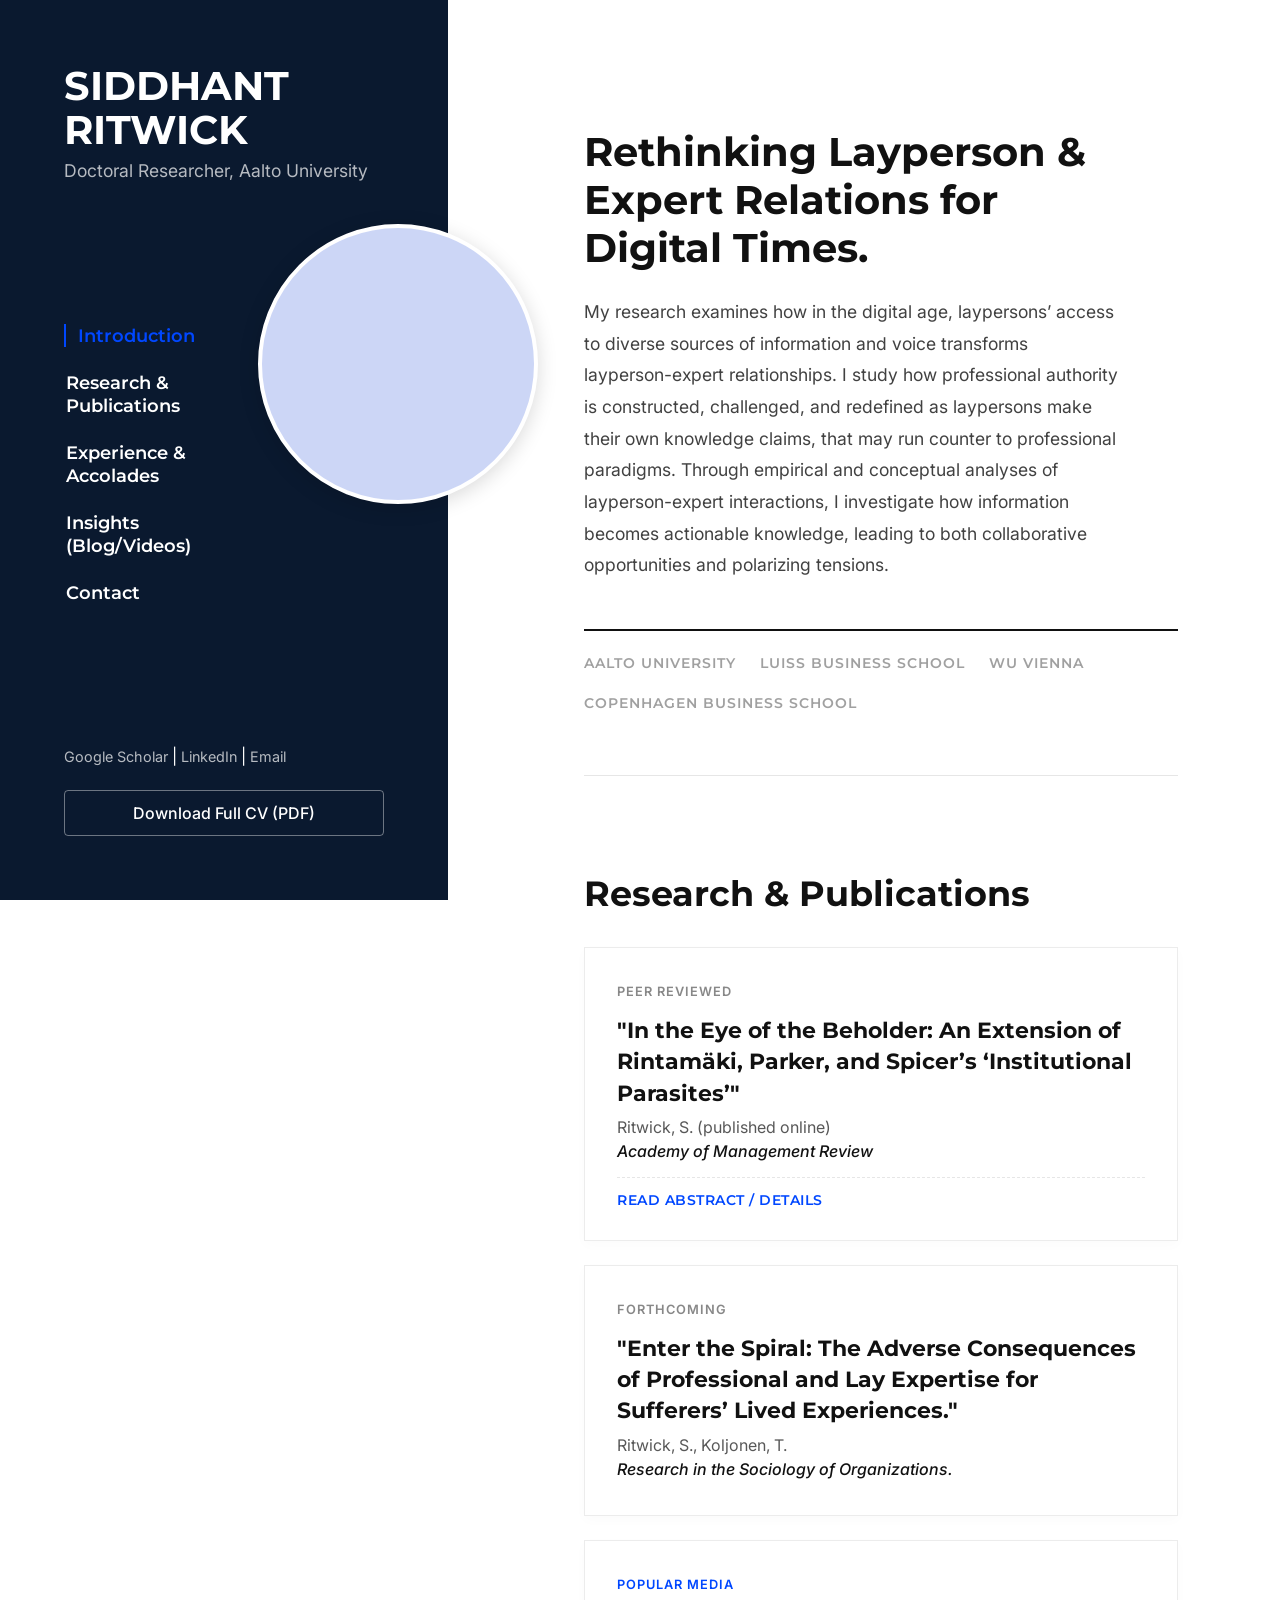
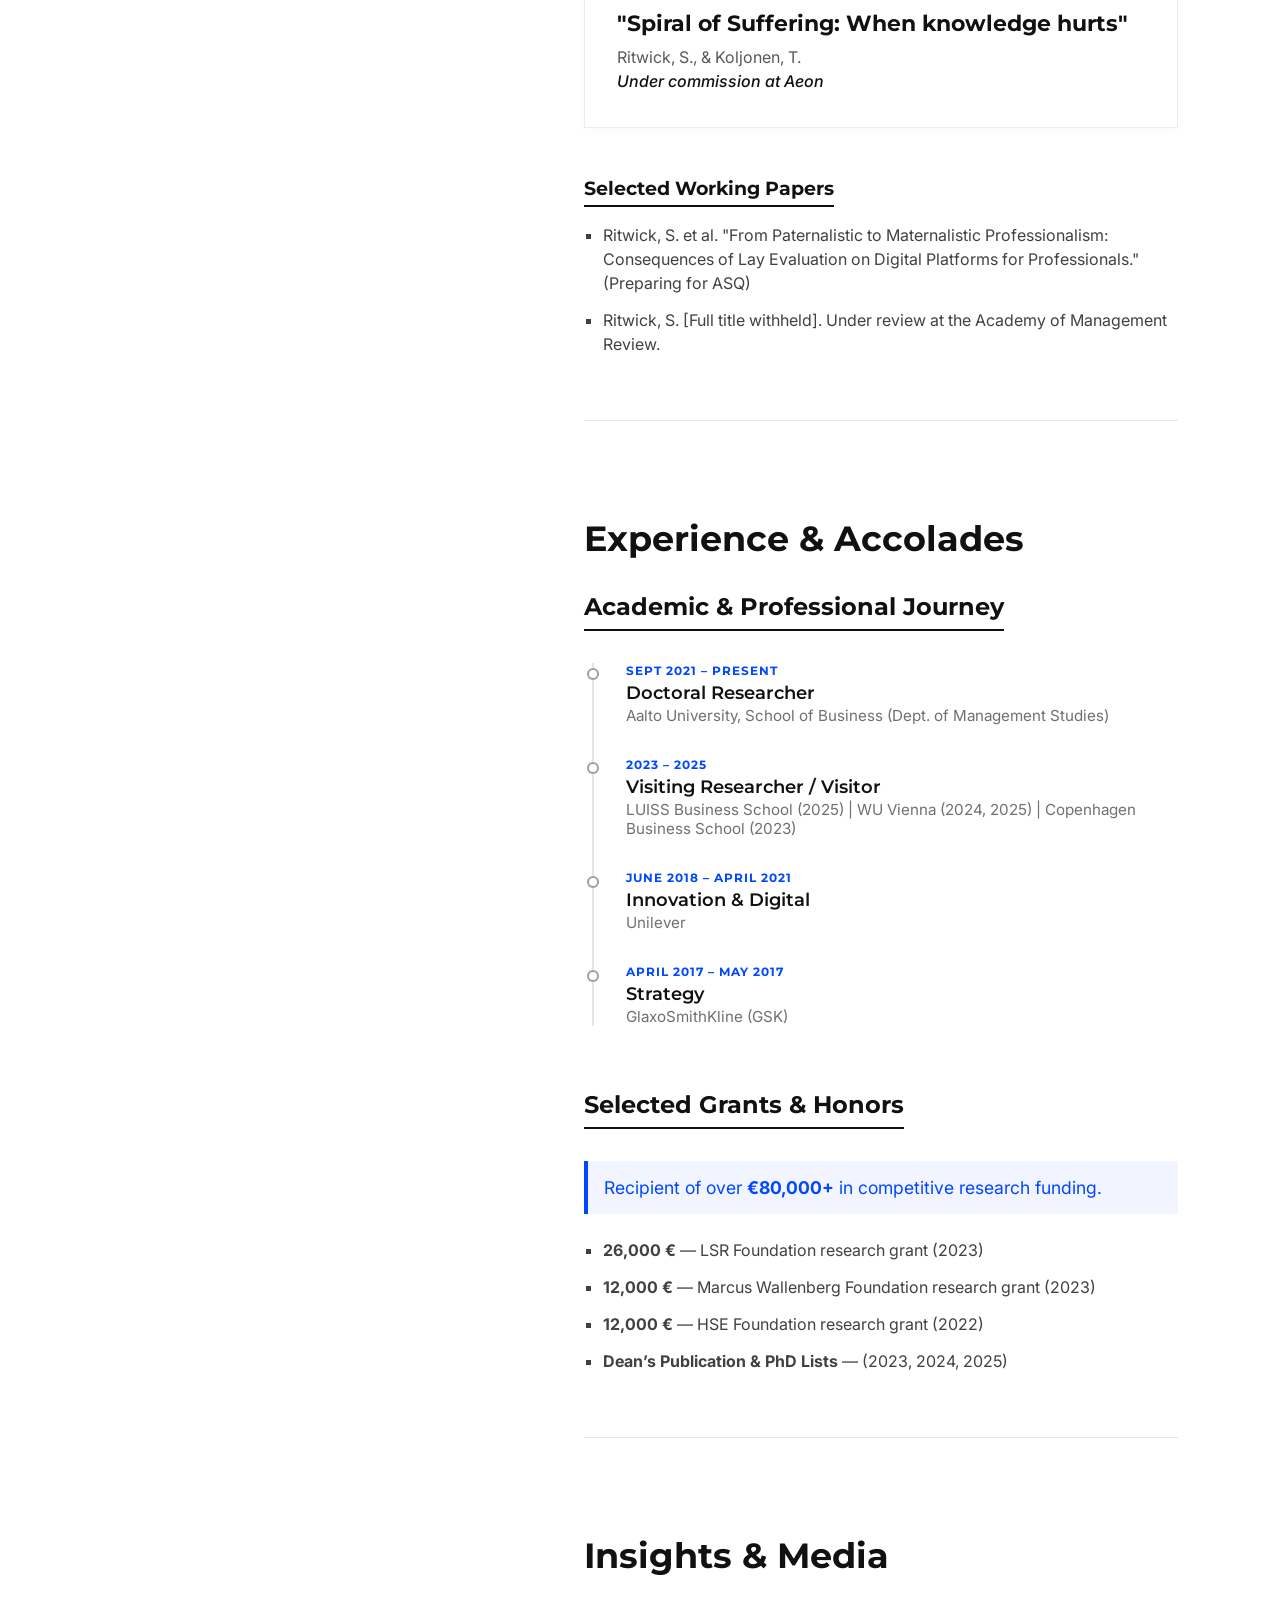
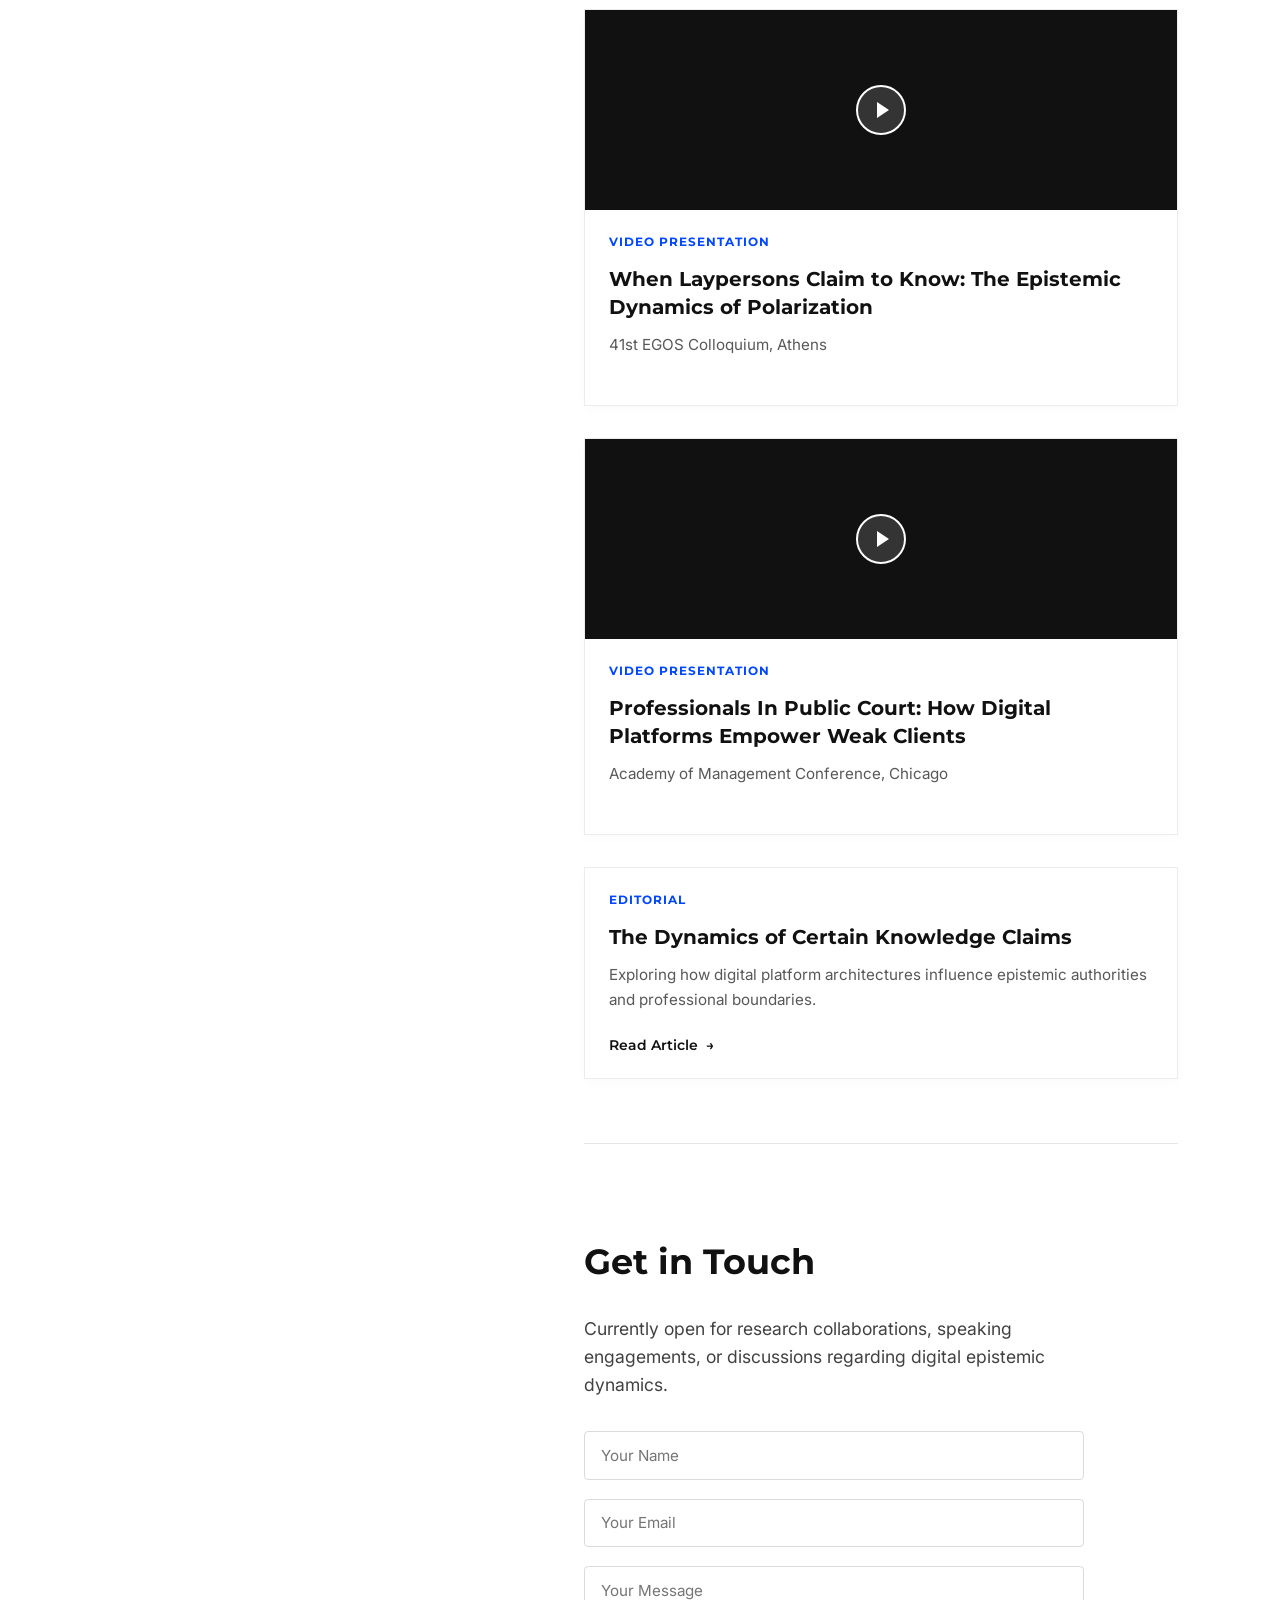
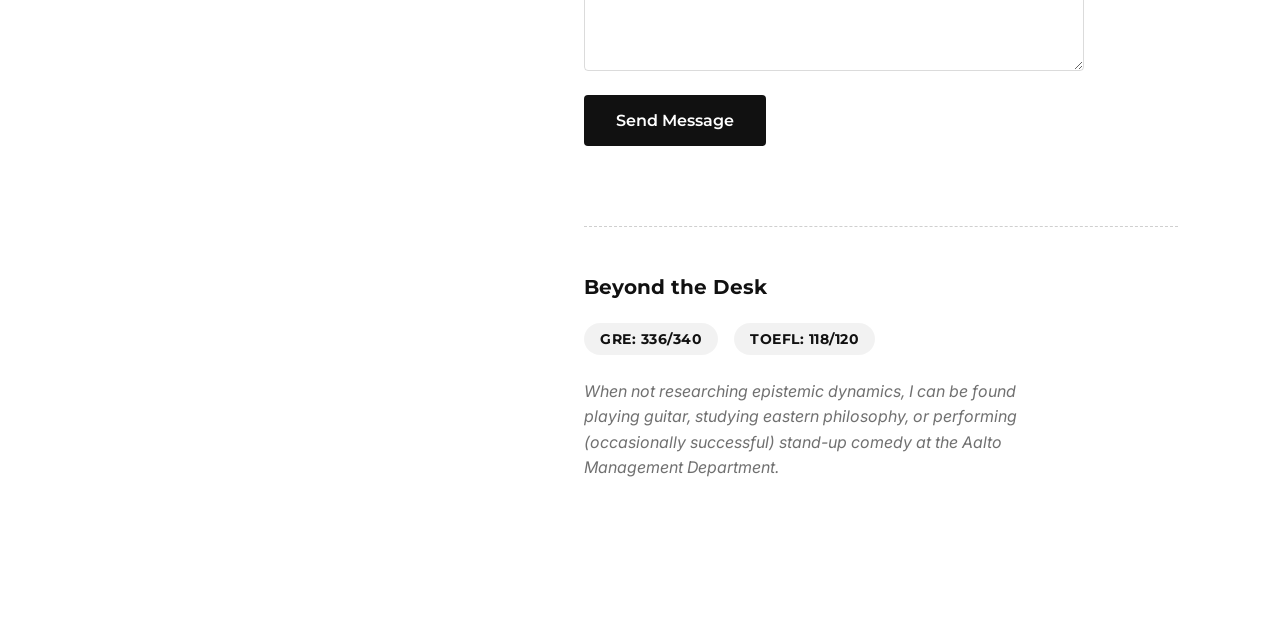
==== index.html @ e3161253 "feat: implement premium mobile header with animated hamburger and overlay menu" ====
<!DOCTYPE html>
<html lang="en">
<head>
    <meta charset="UTF-8">
    <meta name="viewport" content="width=device-width, initial-scale=1.0">
    <title>Portfolio</title>
    
    <!-- Google Fonts: Montserrat (400, 600, 700) and Inter (300, 400, 500) -->
    <link rel="preconnect" href="https://fonts.googleapis.com">
    <link rel="preconnect" href="https://fonts.gstatic.com" crossorigin>
    <link href="https://fonts.googleapis.com/css2?family=Inter:wght@300;400;500&family=Montserrat:wght@400;600;700&display=swap" rel="stylesheet">
    
    <!-- Link to CSS -->
    <link rel="stylesheet" href="style.css">
</head>
<body>
    <header class="mobile-header">
        <span class="mobile-logo">SIDDHANT RITWICK</span>
        <button class="hamburger-btn" aria-label="Toggle Menu" onclick="toggleMobileMenu()">
            <span class="bar"></span>
            <span class="bar"></span>
        </button>
    </header>
    <div class="split-layout">
        <nav class="left-panel">
            <div class="profile-image-container">
                <div class="profile-image"></div>
            </div>
            <div class="identity">
                <h1>SIDDHANT RITWICK</h1>
                <p class="subtitle">Doctoral Researcher, Aalto University</p>
            </div>
            
            <ul class="nav-menu">
                <li><a href="#introduction">Introduction</a></li>
                <li><a href="#research">Research & Publications</a></li>
                <li><a href="#experience">Experience & Accolades</a></li>
                <li><a href="#insights">Insights (Blog/Videos)</a></li>
                <li><a href="#contact">Contact</a></li>
            </ul>
            
            <div class="left-footer">
                <div class="quick-links">
                    <a href="#">Google Scholar</a> | <a href="#">LinkedIn</a> | <a href="#">Email</a>
                </div>
                <a href="#" class="btn-cv">Download Full CV (PDF)</a>
            </div>
        </nav>
        <main class="right-panel">
            <section id="introduction" class="content-section">
                <h2>Rethinking Layperson & Expert Relations for Digital Times.</h2>
                <p class="bio-text">My research examines how in the digital age, laypersons’ access to diverse sources of information and voice transforms layperson-expert relationships. I study how professional authority is constructed, challenged, and redefined as laypersons make their own knowledge claims, that may run counter to professional paradigms. Through empirical and conceptual analyses of layperson-expert interactions, I investigate how information becomes actionable knowledge, leading to both collaborative opportunities and polarizing tensions.</p>
                <div class="affiliation-strip">
                    <span class="affiliation-logo">Aalto University</span>
                    <span class="affiliation-logo">LUISS Business School</span>
                    <span class="affiliation-logo">WU Vienna</span>
                    <span class="affiliation-logo">Copenhagen Business School</span>
                </div>
            </section>

            <section id="research" class="content-section">
                <h2 class="section-title">Research & Publications</h2>
                
                <div class="pub-grid">
                    <div class="pub-card highlight-card">
                        <span class="pub-tag">Peer Reviewed</span>
                        <h3>"In the Eye of the Beholder: An Extension of Rintamäki, Parker, and Spicer’s ‘Institutional Parasites’"</h3>
                        <p class="pub-authors">Ritwick, S. (published online)</p>
                        <p class="pub-journal">Academy of Management Review</p>
                        <details class="abstract-accordion">
                            <summary>Read Abstract / Details</summary>
                            <p>A conceptual extension examining the epistemic dynamics of layperson and professional interactions. [Link to paper coming soon]</p>
                        </details>
                    </div>

                    <div class="pub-card">
                        <span class="pub-tag">Forthcoming</span>
                        <h3>"Enter the Spiral: The Adverse Consequences of Professional and Lay Expertise for Sufferers’ Lived Experiences."</h3>
                        <p class="pub-authors">Ritwick, S., Koljonen, T.</p>
                        <p class="pub-journal">Research in the Sociology of Organizations.</p>
                    </div>

                    <div class="pub-card">
                        <span class="pub-tag accent-tag">Popular Media</span>
                        <h3>"Spiral of Suffering: When knowledge hurts"</h3>
                        <p class="pub-authors">Ritwick, S., & Koljonen, T.</p>
                        <p class="pub-journal">Under commission at Aeon</p>
                    </div>
                </div>

                <div class="list-section">
                    <h4>Selected Working Papers</h4>
                    <ul class="clean-list">
                        <li>Ritwick, S. et al. "From Paternalistic to Maternalistic Professionalism: Consequences of Lay Evaluation on Digital Platforms for Professionals." (Preparing for ASQ)</li>
                        <li>Ritwick, S. [Full title withheld]. Under review at the Academy of Management Review.</li>
                    </ul>
                </div>
            </section>

            <section id="experience" class="content-section">
                <h2 class="section-title">Experience & Accolades</h2>
                
                <div class="timeline-wrapper">
                    <h3 class="subsection-title">Academic & Professional Journey</h3>
                    <div class="timeline">
                        <div class="timeline-item">
                            <div class="timeline-date">Sept 2021 – Present</div>
                            <div class="timeline-content">
                                <h4>Doctoral Researcher</h4>
                                <p>Aalto University, School of Business (Dept. of Management Studies)</p>
                            </div>
                        </div>
                        
                        <div class="timeline-item">
                            <div class="timeline-date">2023 – 2025</div>
                            <div class="timeline-content">
                                <h4>Visiting Researcher / Visitor</h4>
                                <p>LUISS Business School (2025) | WU Vienna (2024, 2025) | Copenhagen Business School (2023)</p>
                            </div>
                        </div>
                        
                        <div class="timeline-item corporate-node">
                            <div class="timeline-date">June 2018 – April 2021</div>
                            <div class="timeline-content">
                                <h4>Innovation & Digital</h4>
                                <p>Unilever</p>
                            </div>
                        </div>
                        
                        <div class="timeline-item corporate-node">
                            <div class="timeline-date">April 2017 – May 2017</div>
                            <div class="timeline-content">
                                <h4>Strategy</h4>
                                <p>GlaxoSmithKline (GSK)</p>
                            </div>
                        </div>
                    </div>
                </div>

                <div class="grants-wrapper">
                    <h3 class="subsection-title">Selected Grants & Honors</h3>
                    <p class="grants-stat">Recipient of over <strong>€80,000+</strong> in competitive research funding.</p>
                    <ul class="clean-list">
                        <li><strong>26,000 €</strong> — LSR Foundation research grant (2023)</li>
                        <li><strong>12,000 €</strong> — Marcus Wallenberg Foundation research grant (2023)</li>
                        <li><strong>12,000 €</strong> — HSE Foundation research grant (2022)</li>
                        <li><strong>Dean’s Publication & PhD Lists</strong> — (2023, 2024, 2025)</li>
                    </ul>
                </div>
            </section>

            <section id="insights" class="content-section">
                <h2 class="section-title">Insights & Media</h2>
                
                <div class="media-grid">
                    <article class="media-card video-card">
                        <div class="video-thumbnail"><div class="play-button"></div></div>
                        <div class="media-content">
                            <span class="media-tag">Video Presentation</span>
                            <h3>When Laypersons Claim to Know: The Epistemic Dynamics of Polarization</h3>
                            <p class="media-meta">41st EGOS Colloquium, Athens</p>
                        </div>
                    </article>

                    <article class="media-card video-card">
                        <div class="video-thumbnail"><div class="play-button"></div></div>
                        <div class="media-content">
                            <span class="media-tag">Video Presentation</span>
                            <h3>Professionals In Public Court: How Digital Platforms Empower Weak Clients</h3>
                            <p class="media-meta">Academy of Management Conference, Chicago</p>
                        </div>
                    </article>

                    <article class="media-card blog-card">
                        <div class="media-content">
                            <span class="media-tag">Editorial</span>
                            <h3>The Dynamics of Certain Knowledge Claims</h3>
                            <p class="media-excerpt">Exploring how digital platform architectures influence epistemic authorities and professional boundaries.</p>
                            <span class="read-more">Read Article <span class="arrow">&rarr;</span></span>
                        </div>
                    </article>
                </div>
            </section>

            <section id="contact" class="content-section final-section">
                <h2 class="section-title">Get in Touch</h2>
                
                <div class="contact-wrapper">
                    <p class="contact-text">Currently open for research collaborations, speaking engagements, or discussions regarding digital epistemic dynamics.</p>
                    
                    <form class="minimal-form" action="#" method="POST">
                        <div class="form-group">
                            <input type="text" id="name" name="name" placeholder="Your Name" required>
                        </div>
                        <div class="form-group">
                            <input type="email" id="email" name="email" placeholder="Your Email" required>
                        </div>
                        <div class="form-group">
                            <textarea id="message" name="message" placeholder="Your Message" rows="4" required></textarea>
                        </div>
                        <button type="submit" class="btn-submit">Send Message</button>
                    </form>
                </div>

                <div class="beyond-desk">
                    <h3>Beyond the Desk</h3>
                    <div class="test-scores">
                        <span class="score-pill">GRE: 336/340</span>
                        <span class="score-pill">TOEFL: 118/120</span>
                    </div>
                    <p>When not researching epistemic dynamics, I can be found playing guitar, studying eastern philosophy, or performing (occasionally successful) stand-up comedy at the Aalto Management Department.</p>
                </div>
            </section>
        </main>
    </div>
    <script>
    document.addEventListener('DOMContentLoaded', () => {
        const sections = document.querySelectorAll('.content-section');
        const navLinks = document.querySelectorAll('.nav-menu a');

        const observerOptions = {
            root: null,
            rootMargin: '-20% 0px -60% 0px', // Triggers when section occupies the sweet spot of the screen
            threshold: 0
        };

        const observer = new IntersectionObserver((entries) => {
            entries.forEach(entry => {
                if (entry.isIntersecting) {
                    const id = entry.target.getAttribute('id');
                    navLinks.forEach(link => {
                        if (link.getAttribute('href') === `#${id}`) {
                            link.classList.add('active');
                        } else {
                            link.classList.remove('active');
                        }
                    });
                }
            });
        }, observerOptions);

        sections.forEach(section => observer.observe(section));
    });

    function toggleMobileMenu() {
        const menu = document.querySelector('.nav-menu');
        const hamburger = document.querySelector('.hamburger-btn');
        menu.classList.toggle('open');
        hamburger.classList.toggle('active');
    }

    // Auto-closes the overlay menu when a link is clicked
    document.querySelectorAll('.nav-menu a').forEach(link => {
        link.addEventListener('click', () => {
            const menu = document.querySelector('.nav-menu');
            const hamburger = document.querySelector('.hamburger-btn');
            if (menu.classList.contains('open')) {
                menu.classList.remove('open');
                hamburger.classList.remove('active');
            }
        });
    });
    </script>
</body>
</html>
---- style.css ----
/* CSS Variables */
:root {
    --bg-left: #0A192F;
    --bg-right: #FFFFFF;
    --text-left: #FFFFFF;
    --text-right: #111111;
    --accent-blue: #0047FF;
    --font-heading: 'Montserrat', sans-serif;
    --font-body: 'Inter', sans-serif;
}

/* CSS Reset */
*, *::before, *::after {
    margin: 0;
    padding: 0;
    box-sizing: border-box;
}

/* Custom Scrollbar support for Firefox */
html {
    scrollbar-width: thin;
    scrollbar-color: rgba(17, 17, 17, 0.15) transparent;
}

body {
    font-family: var(--font-body);
}

/* Custom Scrollbar for Chrome, Safari, and Edge */
::-webkit-scrollbar {
    width: 6px; /* Ultra-thin vertical scrollbar */
    height: 6px; /* Ultra-thin horizontal scrollbar */
}

/* The background track of the scrollbar (blends into the white canvas) */
::-webkit-scrollbar-track {
    background: var(--bg-right); 
}

/* The draggable handle */
::-webkit-scrollbar-thumb {
    background: rgba(17, 17, 17, 0.15); /* Soft, subtle gray handle */
    border-radius: 10px;
    transition: background 0.3s ease;
}

/* Hover state: Turns electric blue to match your interactive theme */
::-webkit-scrollbar-thumb:hover {
    background: var(--accent-blue); 
}

/* Desktop CSS Layout (Split-Screen Mechanics) */
.split-layout {
    display: flex;
    min-height: 100vh;
}

.left-panel {
    width: 35%;
    background-color: var(--bg-left);
    color: var(--text-left);
    position: sticky;
    top: 0;
    height: 100vh;
    overflow: visible !important; /* Crucial to prevent clipping the overlapping image */
    padding: 4rem;
    display: flex;
    flex-direction: column;
    justify-content: space-between;
}

.right-panel {
    width: 65%;
    background-color: var(--bg-right);
    color: var(--text-right);
    padding: 4rem 8% 4rem 8.5rem; /* Reclaimed space by reducing left padding to 8.5rem */
}

/* Identity */
.profile-image-container {
    position: absolute;
    top: 14rem; 
    right: -90px; /* Shifts the circle further left into the navy panel */
    width: 280px;
    height: 280px;
    z-index: 10;
}

.profile-image {
    width: 100%;
    height: 100%;
    border-radius: 50%;
    background-color: #ccd6f6; /* Slate blue placeholder color until you add an image */
    border: 4px solid var(--bg-right); /* Clean white border matching the right side background */
    background-image: url('placeholder-avatar.jpg'); /* Swap with your image path later */
    background-size: cover;
    background-position: center;
    box-shadow: 0 4px 20px rgba(0, 0, 0, 0.15);
}

.identity {
    padding-right: 0;
}

.identity h1 {
    font-family: var(--font-heading);
    font-size: 2.5rem;
    font-weight: 700;
    line-height: 1.1;
    margin-bottom: 0.5rem;
}

.identity .subtitle {
    font-family: var(--font-body);
    font-size: 1.1rem;
    color: rgba(255, 255, 255, 0.7);
}

/* Navigation */
/* Hide mobile header on desktop screens */
.mobile-header {
    display: none;
}

.nav-menu {
    list-style: none;
    padding: 0;
    padding-right: 11.5rem; /* Pushes the menu items safely to the left */
    display: flex;
    flex-direction: column;
    gap: 1.5rem;
}

.nav-menu a {
    text-decoration: none;
    color: var(--text-left);
    font-family: var(--font-heading);
    font-size: 1.15rem;
    font-weight: 600;
    display: inline-block;
    transition: all 0.25s ease;
    border-left: 2px solid transparent;
    padding-left: 0;
}

/* Hover state: Displays a bright blue accent line to the left of the item */
.nav-menu a:hover,
.nav-menu a.active {
    color: var(--accent-blue);
    border-left: 2px solid var(--accent-blue);
    padding-left: 12px;
}

/* Footer / Quick Links */
.left-footer {
    display: flex;
    flex-direction: column;
    gap: 1.5rem;
}

.left-footer .quick-links a {
    font-size: 0.9rem;
    color: rgba(255, 255, 255, 0.7);
    text-decoration: none;
}

.left-footer .quick-links a:hover {
    color: var(--accent-blue);
}

.btn-cv {
    display: inline-block;
    text-align: center;
    padding: 0.75rem 1.5rem;
    border: 1px solid rgba(255, 255, 255, 0.4);
    color: var(--text-left);
    text-decoration: none;
    font-family: var(--font-body);
    font-weight: 500;
    border-radius: 4px;
    transition: all 0.3s ease;
}

.btn-cv:hover {
    background-color: var(--accent-blue);
    border-color: var(--accent-blue);
    color: var(--bg-right);
}

/* Right Panel - Content Section */
.content-section {
    padding: 4rem 0;
    margin-bottom: 2rem;
    display: flex;
    flex-direction: column;
    justify-content: center;
    border-bottom: 1px solid rgba(17, 17, 17, 0.1);
}

#introduction h2 {
    font-family: var(--font-heading);
    font-size: 2.5rem;
    font-weight: 700;
    line-height: 1.2;
    color: var(--text-right);
    margin-bottom: 1.5rem;
    max-width: 90%;
}

.bio-text {
    font-family: var(--font-body);
    font-size: 1.1rem;
    line-height: 1.8;
    color: rgba(17, 17, 17, 0.8);
    margin-bottom: 3rem;
    max-width: 90%;
}

/* Affiliation Strip */
.affiliation-strip {
    display: flex;
    flex-wrap: wrap;
    gap: 1.5rem;
    align-items: center;
    border-top: 2px solid var(--text-right);
    padding-top: 1.5rem;
}

.affiliation-logo {
    font-family: var(--font-heading);
    font-size: 0.85rem;
    letter-spacing: 1px;
    font-weight: 600;
    text-transform: uppercase;
    color: rgba(17, 17, 17, 0.4);
    transition: all 0.3s ease;
    cursor: default;
}

.affiliation-logo:hover {
    color: var(--accent-blue);
}

/* Research Section */
.section-title {
    font-family: var(--font-heading);
    font-size: 2.2rem;
    margin-bottom: 2rem;
    color: var(--text-right);
}

.pub-grid {
    display: flex;
    flex-direction: column;
    gap: 1.5rem;
    margin-bottom: 3rem;
}

.pub-card {
    border: 1px solid rgba(17, 17, 17, 0.08);
    box-shadow: 0 4px 12px rgba(0, 0, 0, 0.02);
    padding: 2rem;
    background: var(--bg-right);
    transition: all 0.4s cubic-bezier(0.16, 1, 0.3, 1);
}

.pub-card:hover {
    border-color: var(--accent-blue);
    box-shadow: 0 12px 30px rgba(0, 71, 255, 0.06);
    transform: translateY(-4px);
}

.pub-tag {
    font-family: var(--font-body);
    font-size: 0.8rem;
    text-transform: uppercase;
    letter-spacing: 1px;
    color: rgba(17, 17, 17, 0.5);
    display: inline-block;
    margin-bottom: 1rem;
    font-weight: 600;
}

.accent-tag {
    color: var(--accent-blue);
}

.pub-card h3 {
    font-family: var(--font-heading);
    font-size: 1.4rem;
    margin-bottom: 0.5rem;
    line-height: 1.4;
}

.pub-authors, .pub-journal {
    font-family: var(--font-body);
    margin-bottom: 0.25rem;
    font-size: 1rem;
    color: rgba(17, 17, 17, 0.7);
}

.pub-journal {
    font-style: italic;
    font-weight: 500;
    color: var(--text-right);
}

.abstract-accordion {
    margin-top: 1rem;
    border-top: 1px dashed rgba(17, 17, 17, 0.1);
    padding-top: 0.85rem;
}

.abstract-accordion summary {
    font-family: var(--font-heading);
    font-size: 0.85rem;
    font-weight: 600;
    color: var(--accent-blue);
    cursor: pointer;
    list-style: none;
    outline: none;
    text-transform: uppercase;
    letter-spacing: 0.5px;
}

.abstract-accordion summary:hover {
    color: #0036cc; /* Slightly darken the blue */
}

.abstract-accordion p {
    margin-top: 1rem;
    font-family: var(--font-body);
    font-size: 0.95rem;
    line-height: 1.6;
    color: rgba(17, 17, 17, 0.8);
}

/* List Section */
.list-section h4 {
    font-family: var(--font-heading);
    font-size: 1.2rem;
    margin-bottom: 1rem;
    border-bottom: 2px solid var(--text-right);
    display: inline-block;
    padding-bottom: 0.3rem;
}

.clean-list {
    list-style-type: square;
    padding-left: 1.2rem;
    display: flex;
    flex-direction: column;
    gap: 0.8rem;
}

.clean-list li {
    font-family: var(--font-body);
    font-size: 1rem;
    color: rgba(17, 17, 17, 0.8);
    line-height: 1.5;
}

/* Experience & Accolades Section */
.subsection-title {
    font-family: var(--font-heading);
    font-size: 1.5rem;
    margin-bottom: 2rem;
    color: var(--text-right);
    border-bottom: 2px solid var(--text-right);
    padding-bottom: 0.5rem;
    display: inline-block;
}

.timeline-wrapper {
    margin-bottom: 4rem;
}

.timeline {
    border-left: 2px solid rgba(17, 17, 17, 0.1);
    padding-left: 2rem;
    position: relative;
    margin-left: 0.5rem;
    display: flex;
    flex-direction: column;
    gap: 2rem;
}

.timeline-item {
    position: relative;
}

.timeline-item::before {
    content: '';
    position: absolute;
    left: calc(-2rem - 7px); /* Centers the 12px dot exactly on the 2px left border */
    top: 0.35rem;
    width: 12px;
    height: 12px;
    background: var(--bg-right);
    border: 2px solid rgba(17, 17, 17, 0.4);
    border-radius: 50%;
    transition: all 0.3s ease;
    z-index: 2;
}

.timeline-item:hover::before {
    background: var(--accent-blue);
    border-color: var(--accent-blue);
    transform: scale(1.2);
}

.timeline-date {
    font-family: var(--font-heading);
    font-size: 0.75rem;
    font-weight: 700;
    color: var(--accent-blue);
    text-transform: uppercase;
    letter-spacing: 1px;
    margin-bottom: 0.25rem;
}

.timeline-content h4 {
    font-family: var(--font-heading);
    font-size: 1.1rem;
    font-weight: 600;
    margin-bottom: 0.2rem;
    color: var(--text-right);
}

.timeline-content p {
    font-family: var(--font-body);
    font-size: 0.95rem;
    color: rgba(17, 17, 17, 0.6);
}

.corporate-node::before {
    border-color: rgba(17, 17, 17, 0.4);
}

.grants-stat {
    font-family: var(--font-body);
    font-size: 1.1rem;
    color: var(--accent-blue);
    margin-bottom: 1.5rem;
    background: rgba(0, 71, 255, 0.05);
    padding: 1rem;
    border-left: 4px solid var(--accent-blue);
}

/* Insights & Media Section */
.media-grid {
    display: grid;
    grid-template-columns: repeat(auto-fit, minmax(300px, 1fr));
    gap: 2rem;
    width: 100%;
}

.media-card {
    border: 1px solid rgba(17, 17, 17, 0.08);
    box-shadow: 0 4px 12px rgba(0, 0, 0, 0.02);
    background: var(--bg-right);
    display: flex;
    flex-direction: column;
    transition: all 0.4s cubic-bezier(0.16, 1, 0.3, 1);
    cursor: pointer;
    overflow: hidden;
    height: 100%;
}

.media-card:hover {
    border-color: var(--accent-blue);
    box-shadow: 0 12px 30px rgba(0, 71, 255, 0.06);
    transform: translateY(-4px);
}

.video-thumbnail {
    background: var(--text-right);
    height: 200px;
    width: 100%;
    display: flex;
    align-items: center;
    justify-content: center;
    position: relative;
}

.play-button {
    width: 50px;
    height: 50px;
    border-radius: 50%;
    background: rgba(255, 255, 255, 0.15);
    border: 2px solid var(--bg-right);
    display: flex;
    align-items: center;
    justify-content: center;
    transition: all 0.3s ease;
}

.play-button::after {
    content: '';
    width: 0;
    height: 0;
    border-top: 8px solid transparent;
    border-bottom: 8px solid transparent;
    border-left: 12px solid var(--bg-right);
    margin-left: 4px; /* Perfectly balances the visual offset of a triangle */
    transition: all 0.3s ease;
}

.video-card:hover .play-button {
    background: var(--accent-blue);
    border-color: var(--accent-blue);
}

.media-content {
    padding: 1.5rem;
    display: flex;
    flex-direction: column;
    flex-grow: 1;
}

.media-tag {
    font-family: var(--font-heading);
    font-size: 0.75rem;
    text-transform: uppercase;
    font-weight: 700;
    color: var(--accent-blue);
    margin-bottom: 1rem;
    letter-spacing: 1px;
}

.media-card h3 {
    font-family: var(--font-heading);
    font-size: 1.25rem;
    line-height: 1.4;
    margin-bottom: 0.75rem;
    color: var(--text-right);
}

.media-meta, .media-excerpt {
    font-family: var(--font-body);
    font-size: 0.95rem;
    color: rgba(17, 17, 17, 0.7);
    line-height: 1.6;
    margin-bottom: 1.5rem;
    flex-grow: 1;
}

.read-more {
    font-family: var(--font-heading);
    font-size: 0.9rem;
    font-weight: 600;
    color: var(--text-right);
    display: flex;
    align-items: center;
    gap: 0.5rem;
    transition: color 0.3s ease;
    margin-top: auto;
}

.arrow {
    transition: transform 0.3s ease;
}

.blog-card:hover .read-more {
    color: var(--accent-blue);
}

.blog-card:hover .arrow {
    transform: translateX(5px);
}

/* Contact & Beyond the Desk Section */
.final-section {
    border-bottom: none;
}

.contact-text {
    font-family: var(--font-body);
    font-size: 1.1rem;
    line-height: 1.6;
    color: rgba(17, 17, 17, 0.8);
    margin-bottom: 2rem;
    max-width: 80%;
}

.minimal-form {
    display: flex;
    flex-direction: column;
    gap: 1.2rem;
    max-width: 500px;
    margin-top: 1.5rem;
}

.form-group input, 
.form-group textarea {
    width: 100%;
    padding: 0.85rem 1rem; /* Slightly slimmer padding */
    font-family: var(--font-body);
    font-size: 0.95rem;
    background: transparent;
    border: 1px solid rgba(17, 17, 17, 0.15); /* Subtler border color */
    color: var(--text-right);
    outline: none;
    transition: all 0.3s ease;
    border-radius: 4px;
}

.form-group input:focus, 
.form-group textarea:focus {
    border-color: rgba(17, 17, 17, 0.7);
    box-shadow: none; /* Removes default browser glow */
}

.btn-submit {
    align-self: flex-start;
    padding: 1rem 2rem;
    font-family: var(--font-heading);
    font-weight: 600;
    font-size: 1rem;
    color: var(--bg-right);
    background: var(--text-right);
    border: none;
    border-radius: 4px;
    cursor: pointer;
    transition: all 0.3s ease;
}

.btn-submit:hover {
    background: var(--accent-blue);
}

.beyond-desk {
    margin-top: 5rem;
    padding-top: 3rem;
    border-top: 1px dashed rgba(17, 17, 17, 0.2);
}

.beyond-desk h3 {
    font-family: var(--font-heading);
    font-size: 1.25rem;
    margin-bottom: 1.5rem;
    color: var(--text-right);
}

.test-scores {
    display: flex;
    gap: 1rem;
    margin-bottom: 1.5rem;
    flex-wrap: wrap;
}

.score-pill {
    font-family: var(--font-heading);
    font-size: 0.85rem;
    font-weight: 700;
    background: rgba(17, 17, 17, 0.05);
    padding: 0.5rem 1rem;
    border-radius: 20px;
    color: var(--text-right);
    letter-spacing: 0.5px;
}

.beyond-desk p {
    font-family: var(--font-body);
    font-size: 1rem;
    line-height: 1.6;
    color: rgba(17, 17, 17, 0.6);
    max-width: 80%;
    font-style: italic;
}

/* ==========================================
   1. TABLET LAYOUT (Max-width: 1024px)
   Keeps the split-screen but scales down elements to fit smaller screens.
   ========================================== */
@media (max-width: 1024px) {
    /* Scale down the overlapping circle and adjust its alignment */
    .profile-image-container {
        width: 200px;
        height: 200px;
        right: -100px; /* Half of 200px */
        top: 14rem;
    }

    /* Tighten left panel navigation padding to match the shifted circle */
    .nav-menu {
        padding-right: 7.5rem;
    }

    /* Reclaim space on the right panel */
    .right-panel {
        padding: 4rem 6% 4rem 7.5rem;
    }

    /* Scale down headers slightly */
    #introduction h2 {
        font-size: 2.2rem;
    }
}

/* ==========================================
   2. MOBILE LAYOUT (Max-width: 768px)
   Completely stacks the layout vertically.
   ========================================== */
@media (max-width: 768px) {
    /* Adjust body to accommodate fixed mobile header */
    .split-layout {
        margin-top: 60px; /* Pushes content down so it doesn't hide behind the fixed header */
    }

    /* Fixed Mobile Header Bar */
    .mobile-header {
        display: flex;
        position: fixed;
        top: 0;
        left: 0;
        width: 100%;
        height: 60px;
        background: rgba(10, 25, 47, 0.96); /* Matches your deep navy theme */
        backdrop-filter: blur(10px); /* Premium frosted glass effect */
        justify-content: space-between;
        align-items: center;
        padding: 0 1.5rem;
        z-index: 1000;
        border-bottom: 1px solid rgba(255, 255, 255, 0.05);
    }

    /* Mobile Brand Logo Text */
    .mobile-logo {
        font-family: var(--font-heading);
        font-size: 0.95rem;
        font-weight: 700;
        letter-spacing: 1.5px;
        color: var(--text-left);
        text-transform: uppercase;
    }

    /* Minimalist 2-Bar Hamburger Trigger */
    .hamburger-btn {
        background: none;
        border: none;
        cursor: pointer;
        display: flex;
        flex-direction: column;
        gap: 6px;
        padding: 8px;
        z-index: 1001; /* Keeps button above the menu when open */
    }

    .hamburger-btn .bar {
        display: block;
        width: 22px;
        height: 2px;
        background-color: var(--text-left);
        transition: all 0.3s cubic-bezier(0.16, 1, 0.3, 1);
    }

    /* Hamburger to 'X' Animation on click */
    .hamburger-btn.active .bar:nth-child(1) {
        transform: translateY(4px) rotate(45deg);
        background-color: var(--accent-blue);
    }

    .hamburger-btn.active .bar:nth-child(2) {
        transform: translateY(-4px) rotate(-45deg);
        background-color: var(--accent-blue);
    }

    /* Left Panel Content Resets on Mobile */
    .left-panel {
        width: 100%;
        height: auto;
        position: relative;
        padding: 3rem 1.5rem 2rem 1.5rem;
        display: flex;
        flex-direction: column;
        align-items: center;
        text-align: center;
        overflow: hidden !important;
    }

    /* Profile Image: Centers beautifully at the top of the mobile screen */
    .profile-image-container {
        position: relative;
        top: 0;
        right: 0; /* Resets desktop overlap offset */
        margin: 0 auto 1.5rem auto;
        width: 140px;
        height: 140px;
    }

    /* Identity spacing resets */
    .identity {
        padding-right: 0;
        margin-bottom: 2rem;
    }

    /* Full-Screen Overlay Mobile Menu */
    .nav-menu {
        display: none; /* Controlled by JS */
        position: fixed;
        top: 60px; /* Sits directly below mobile header */
        left: 0;
        width: 100%;
        height: calc(100vh - 60px);
        background: rgba(10, 25, 47, 0.98); /* Deep navy card */
        flex-direction: column;
        align-items: center;
        justify-content: center;
        gap: 2rem;
        z-index: 999;
        margin: 0;
        padding: 0;
    }

    /* Open State for Overlay Menu */
    .nav-menu.open {
        display: flex;
    }

    .nav-menu li {
        width: auto;
    }

    /* Elegant, centered full-screen links */
    .nav-menu a {
        font-family: var(--font-heading);
        font-size: 1.5rem; /* Larger, dramatic size */
        font-weight: 600;
        color: var(--text-left);
        text-decoration: none;
        padding: 0.5rem 1rem;
        border-left: none !important;
        border-bottom: 2px solid transparent;
        transition: all 0.3s ease;
    }

    .nav-menu a:hover,
    .nav-menu a.active {
        color: var(--accent-blue);
        border-bottom: 2px solid var(--accent-blue);
    }

    /* Left Panel Footer: Centers social links on mobile */
    .left-footer {
        align-items: center;
        width: 100%;
        gap: 1rem;
    }

    /* Right Panel: Reclaims the full width of the mobile phone screen */
    .right-panel {
        width: 100%;
        padding: 3rem 1.5rem; /* Removes the massive desktop left-paddings */
    }

    /* Section headings on mobile */
    #introduction h2 {
        font-size: 1.8rem;
    }

    .section-title {
        font-size: 1.8rem;
        margin-bottom: 1.5rem;
    }

    /* Slim down grid gaps slightly on mobile */
    .media-grid {
        grid-template-columns: 1fr; /* Force single column on narrow screens */
        gap: 1.5rem;
    }
}
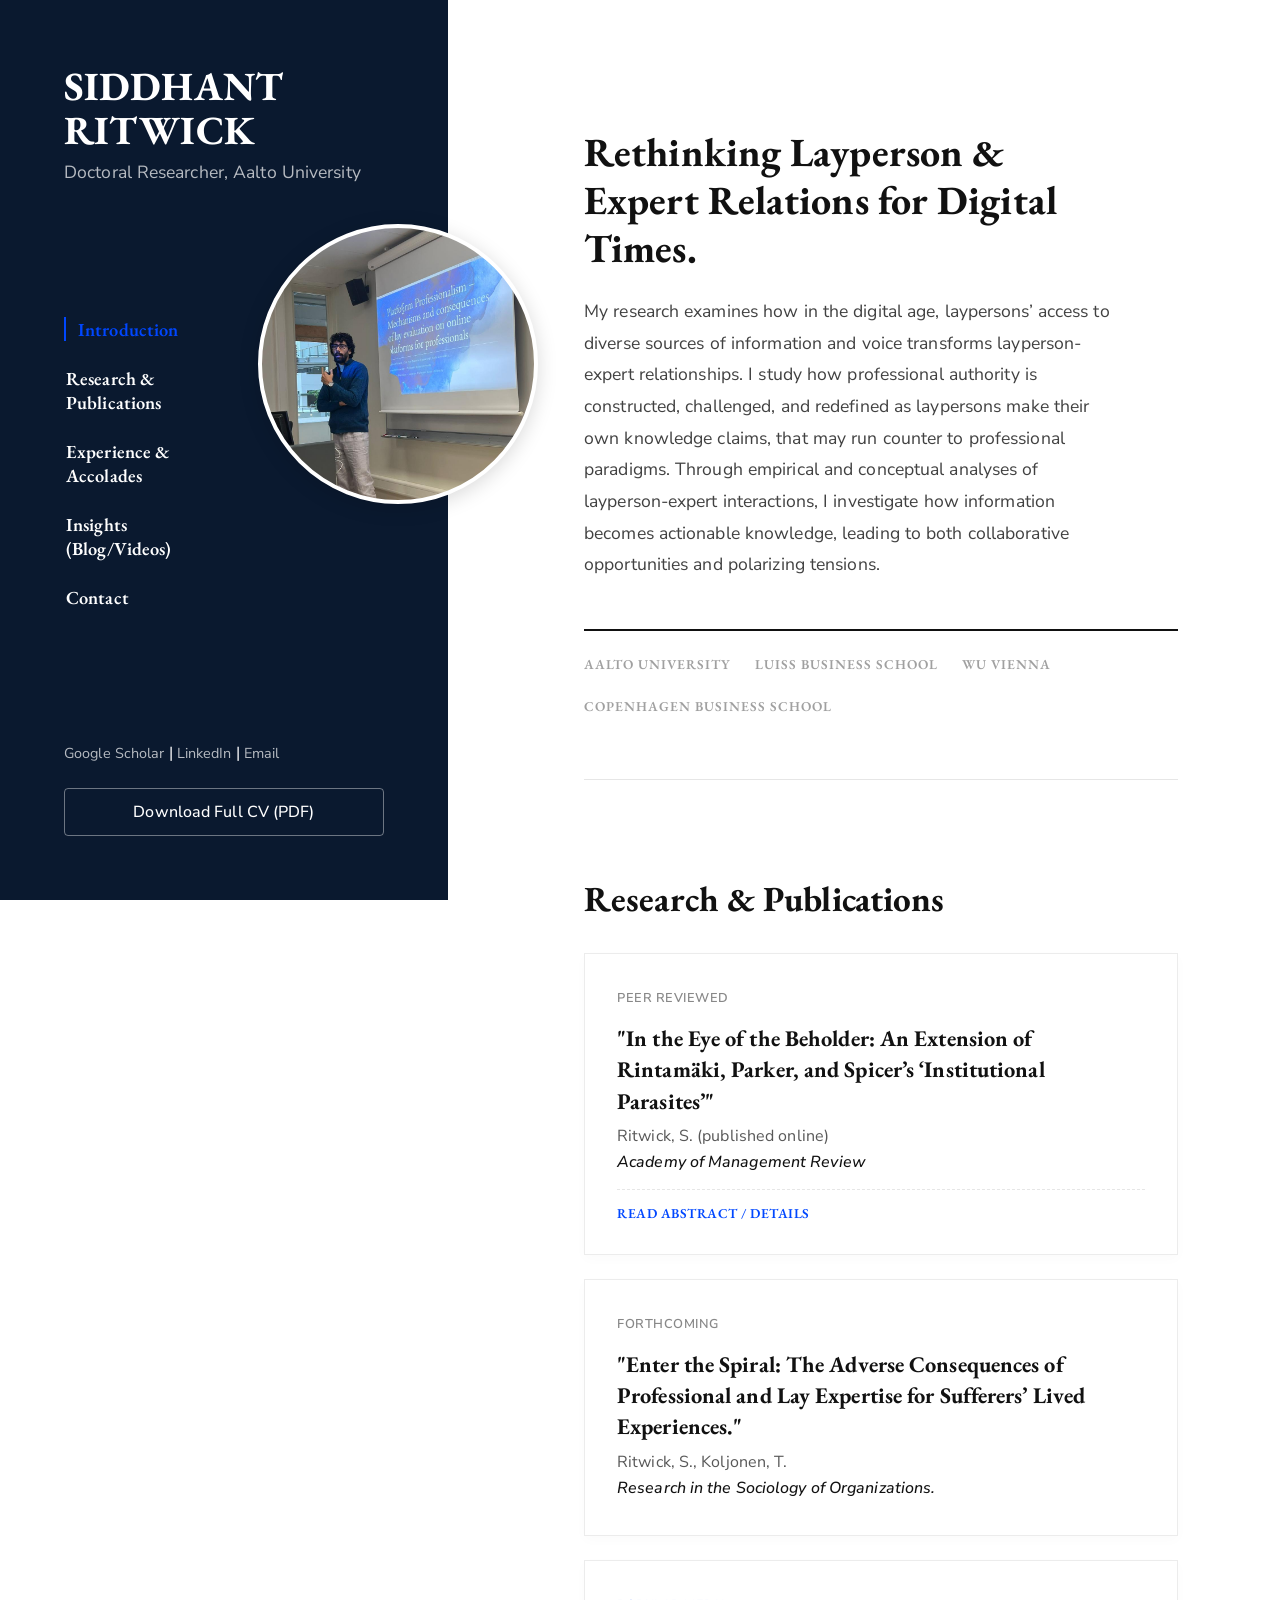
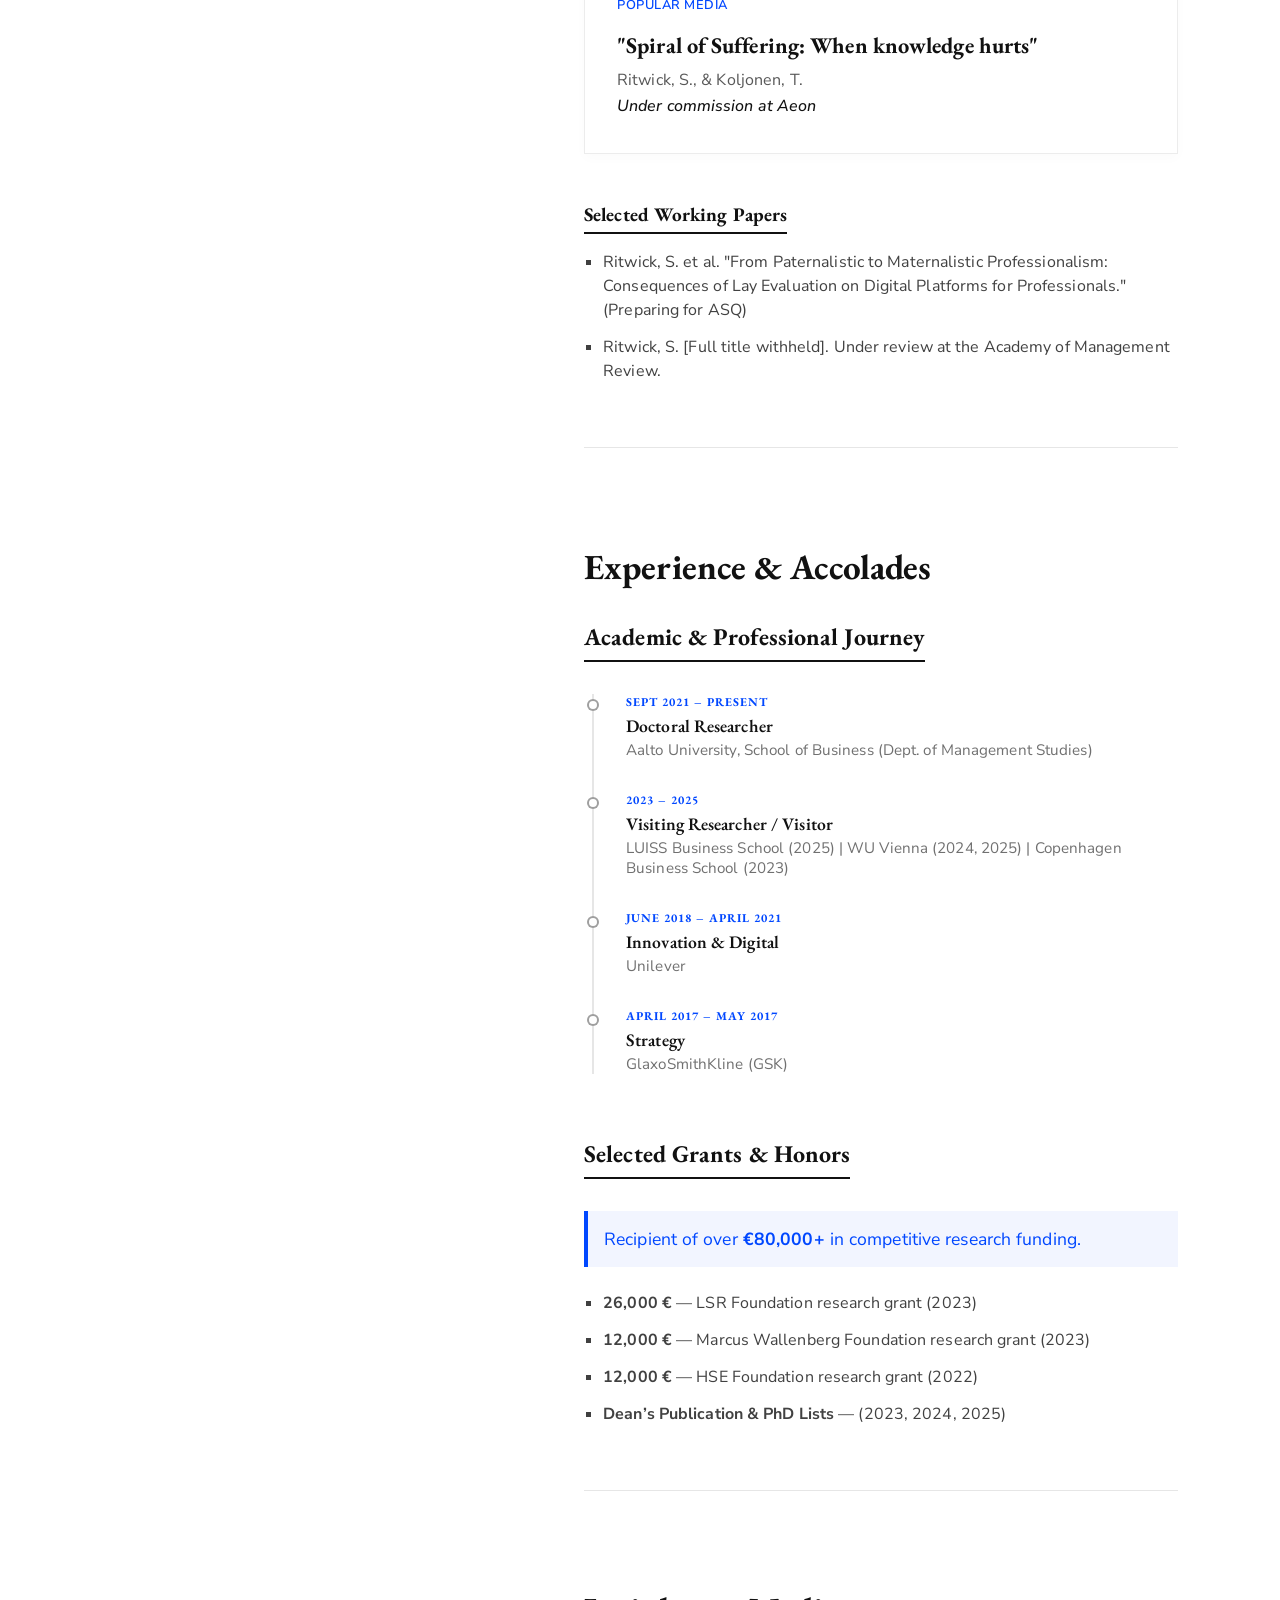
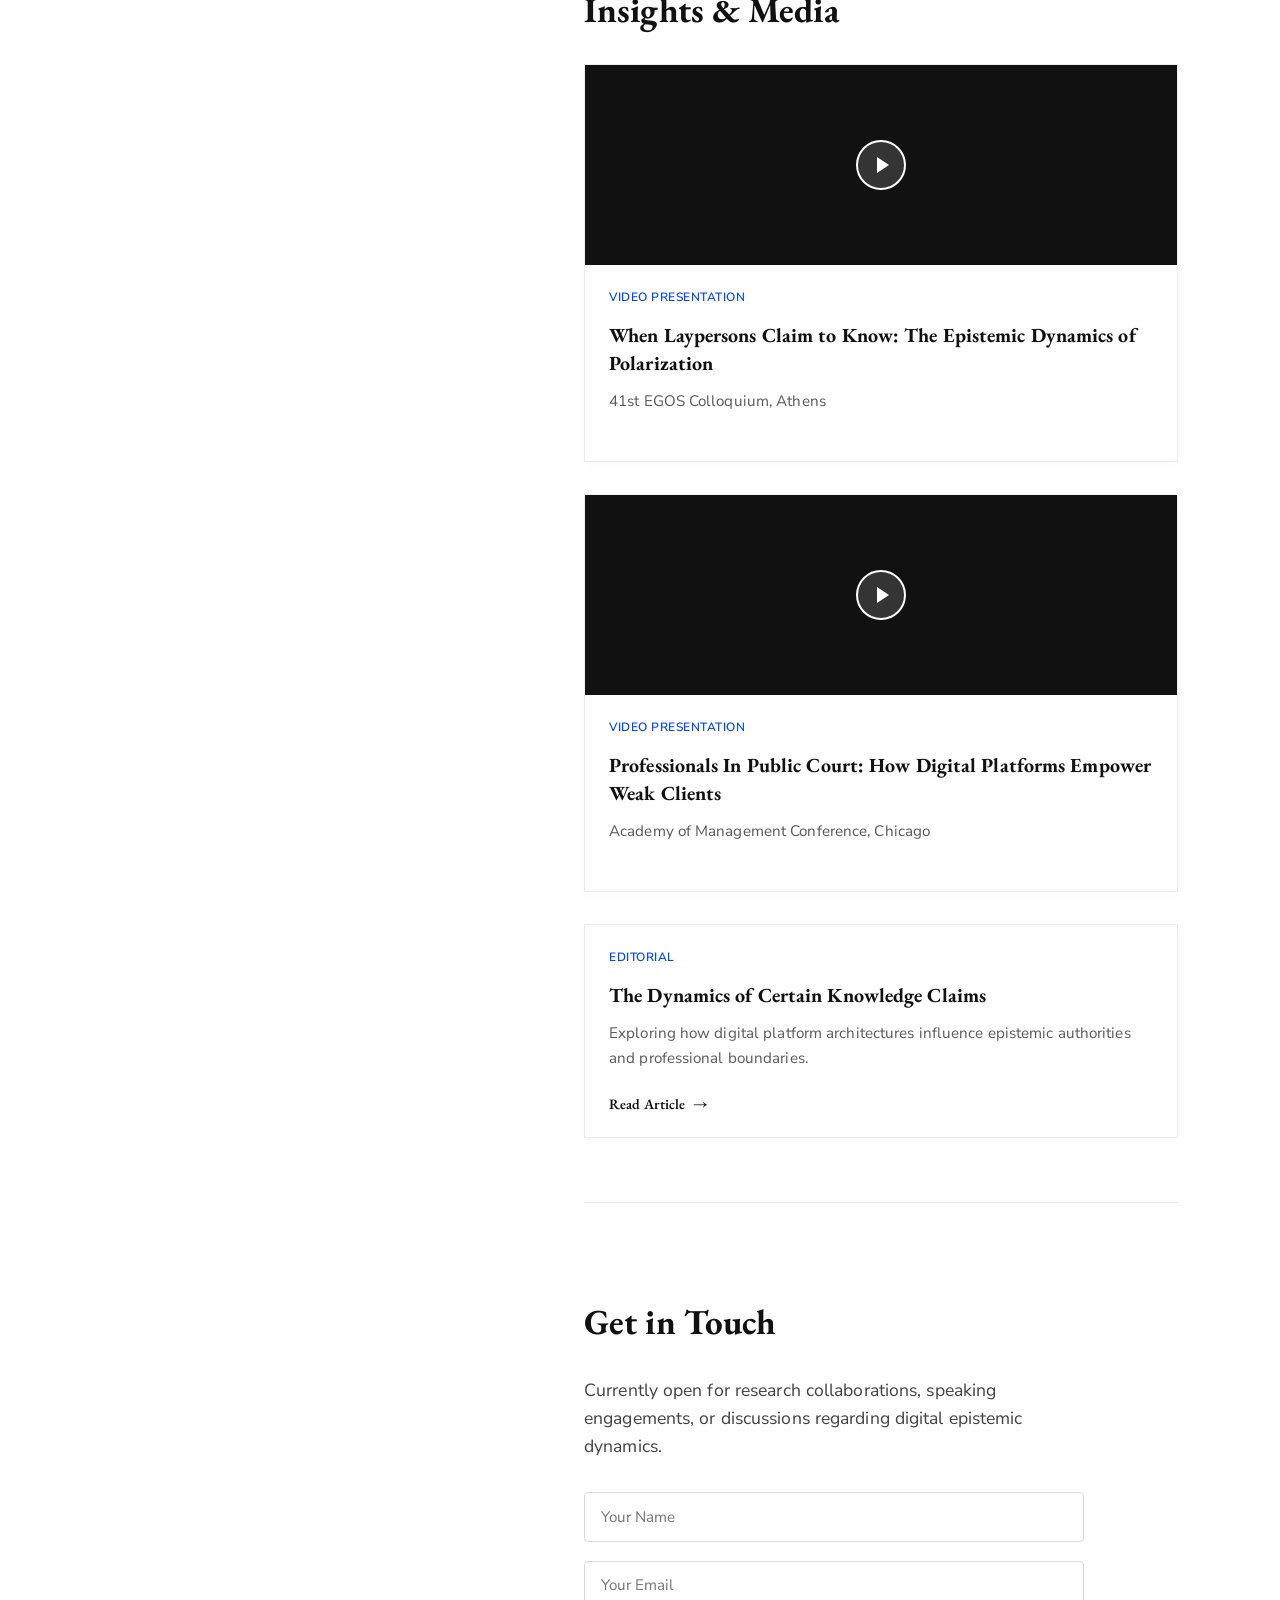
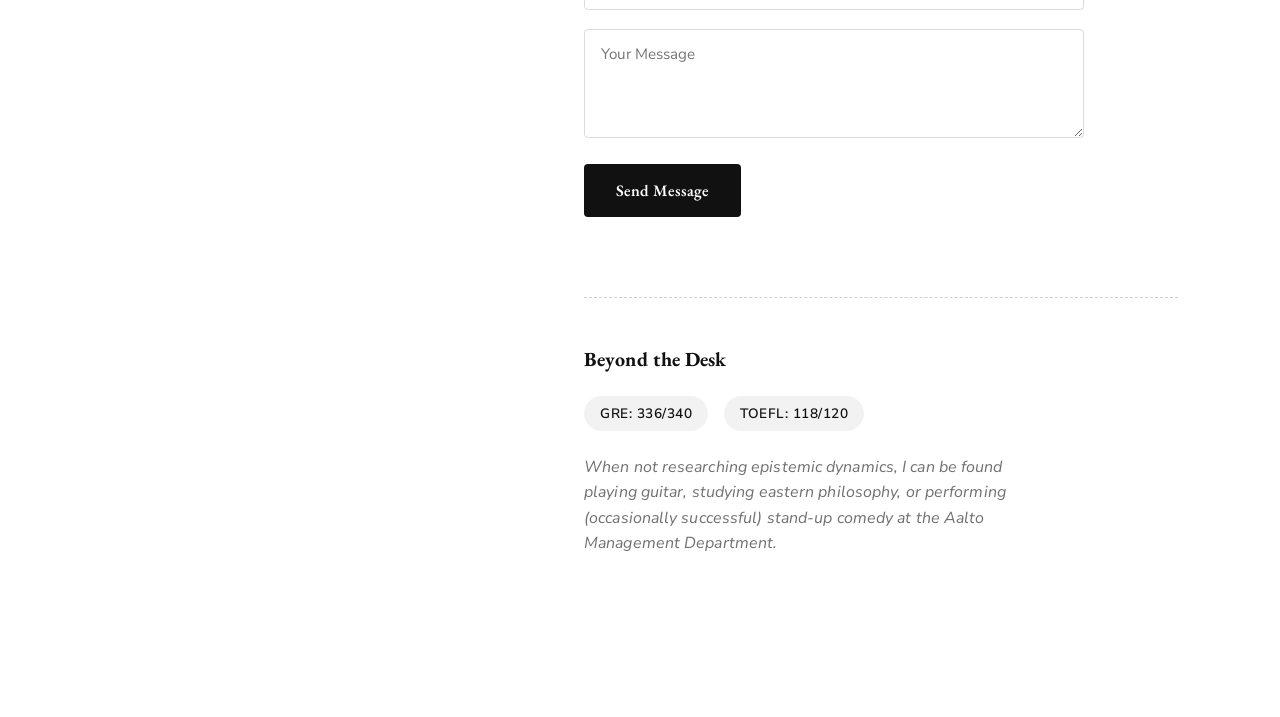
==== commit 6745ab50: "style: pair EB Garamond with Avenir Next and refine typography" ====
--- a/index.html
+++ b/index.html
@@ -5,22 +5,15 @@
     <meta name="viewport" content="width=device-width, initial-scale=1.0">
     <title>Portfolio</title>
     
-    <!-- Google Fonts: Montserrat (400, 600, 700) and Inter (300, 400, 500) -->
+    <!-- Google Fonts: EB Garamond and Nunito Sans -->
     <link rel="preconnect" href="https://fonts.googleapis.com">
     <link rel="preconnect" href="https://fonts.gstatic.com" crossorigin>
-    <link href="https://fonts.googleapis.com/css2?family=Inter:wght@300;400;500&family=Montserrat:wght@400;600;700&display=swap" rel="stylesheet">
+    <link href="https://fonts.googleapis.com/css2?family=EB+Garamond:ital,wght@0,400..700;1,400..700&family=Nunito+Sans:ital,opsz,wght@0,6..12,300..600;1,6..12,300..600&display=swap" rel="stylesheet">
     
     <!-- Link to CSS -->
     <link rel="stylesheet" href="style.css">
 </head>
 <body>
-    <header class="mobile-header">
-        <span class="mobile-logo">SIDDHANT RITWICK</span>
-        <button class="hamburger-btn" aria-label="Toggle Menu" onclick="toggleMobileMenu()">
-            <span class="bar"></span>
-            <span class="bar"></span>
-        </button>
-    </header>
     <div class="split-layout">
         <nav class="left-panel">
             <div class="profile-image-container">
@@ -31,13 +24,18 @@
                 <p class="subtitle">Doctoral Researcher, Aalto University</p>
             </div>
             
-            <ul class="nav-menu">
-                <li><a href="#introduction">Introduction</a></li>
-                <li><a href="#research">Research & Publications</a></li>
-                <li><a href="#experience">Experience & Accolades</a></li>
-                <li><a href="#insights">Insights (Blog/Videos)</a></li>
-                <li><a href="#contact">Contact</a></li>
-            </ul>
+            <div class="nav-container">
+                <button class="menu-toggle" onclick="toggleMobileMenu()">
+                    <span class="hamburger">☰</span>
+                </button>
+                <ul class="nav-menu">
+                    <li><a href="#introduction">Introduction</a></li>
+                    <li><a href="#research">Research & Publications</a></li>
+                    <li><a href="#experience">Experience & Accolades</a></li>
+                    <li><a href="#insights">Insights (Blog/Videos)</a></li>
+                    <li><a href="#contact">Contact</a></li>
+                </ul>
+            </div>
             
             <div class="left-footer">
                 <div class="quick-links">
@@ -244,19 +242,19 @@
 
     function toggleMobileMenu() {
         const menu = document.querySelector('.nav-menu');
-        const hamburger = document.querySelector('.hamburger-btn');
+        const toggleBtn = document.querySelector('.menu-toggle');
         menu.classList.toggle('open');
-        hamburger.classList.toggle('active');
+        toggleBtn.classList.toggle('active');
     }
 
-    // Auto-closes the overlay menu when a link is clicked
+    // Auto-closes the dropdown when a link is clicked
     document.querySelectorAll('.nav-menu a').forEach(link => {
         link.addEventListener('click', () => {
             const menu = document.querySelector('.nav-menu');
-            const hamburger = document.querySelector('.hamburger-btn');
+            const toggleBtn = document.querySelector('.menu-toggle');
             if (menu.classList.contains('open')) {
                 menu.classList.remove('open');
-                hamburger.classList.remove('active');
+                toggleBtn.classList.remove('active');
             }
         });
     });
--- a/style.css
+++ b/style.css
@@ -5,8 +5,8 @@
     --text-left: #FFFFFF;
     --text-right: #111111;
     --accent-blue: #0047FF;
-    --font-heading: 'Montserrat', sans-serif;
-    --font-body: 'Inter', sans-serif;
+    --font-heading: 'EB Garamond', serif;
+    --font-body: 'Avenir Next', 'Avenir', 'Nunito Sans', sans-serif; /* Native on Mac/iOS, beautiful Google Font fallback on Windows/Android */
 }
 
 /* CSS Reset */
@@ -24,6 +24,8 @@
 
 body {
     font-family: var(--font-body);
+    font-weight: 400; /* Set a crisp, readable weight */
+    letter-spacing: 0.1px; /* Subtle spacing adjustment for Avenir geometric shapes */
 }
 
 /* Custom Scrollbar for Chrome, Safari, and Edge */
@@ -90,11 +92,11 @@
     width: 100%;
     height: 100%;
     border-radius: 50%;
-    background-color: #ccd6f6; /* Slate blue placeholder color until you add an image */
-    border: 4px solid var(--bg-right); /* Clean white border matching the right side background */
-    background-image: url('placeholder-avatar.jpg'); /* Swap with your image path later */
+    background-color: #ccd6f6; 
+    border: 4px solid var(--bg-right);
+    background-image: url('profile.jpg'); 
     background-size: cover;
-    background-position: center;
+    background-position: 25% 25%; /* Custom crop to perfectly frame your face/shoulders */
     box-shadow: 0 4px 20px rgba(0, 0, 0, 0.15);
 }
 
@@ -117,8 +119,8 @@
 }
 
 /* Navigation */
-/* Hide mobile header on desktop screens */
-.mobile-header {
+/* Hide the dropdown toggle on desktop screens */
+.menu-toggle {
     display: none;
 }
 
@@ -274,7 +276,7 @@
     font-family: var(--font-body);
     font-size: 0.8rem;
     text-transform: uppercase;
-    letter-spacing: 1px;
+    letter-spacing: 0.5px;
     color: rgba(17, 17, 17, 0.5);
     display: inline-block;
     margin-bottom: 1rem;
@@ -519,13 +521,13 @@
 }
 
 .media-tag {
-    font-family: var(--font-heading);
+    font-family: var(--font-body);
     font-size: 0.75rem;
     text-transform: uppercase;
-    font-weight: 700;
+    font-weight: 600;
     color: var(--accent-blue);
     margin-bottom: 1rem;
-    letter-spacing: 1px;
+    letter-spacing: 0.5px;
 }
 
 .media-card h3 {
@@ -650,9 +652,9 @@
 }
 
 .score-pill {
-    font-family: var(--font-heading);
+    font-family: var(--font-body);
     font-size: 0.85rem;
-    font-weight: 700;
+    font-weight: 600;
     background: rgba(17, 17, 17, 0.05);
     padding: 0.5rem 1rem;
     border-radius: 20px;
@@ -682,9 +684,97 @@
         top: 14rem;
     }
 
-    /* Tighten left panel navigation padding to match the shifted circle */
+    /* Move the nav container to the top right */
+    .nav-container {
+        position: fixed;
+        top: 1.5rem;
+        right: 1.5rem;
+        width: auto;
+        display: flex;
+        flex-direction: column;
+        align-items: flex-end;
+        margin-bottom: 0;
+        z-index: 1000;
+    }
+
+    /* Style the custom Hamburger Toggle Button */
+    .menu-toggle {
+        display: flex;
+        align-items: center;
+        justify-content: center;
+        width: 45px;
+        height: 45px;
+        padding: 0;
+        background: transparent; 
+        border: none;
+        color: var(--text-left);
+        font-size: 1.8rem;
+        cursor: pointer;
+        transition: all 0.3s ease;
+    }
+
+    .hamburger {
+        display: inline-block;
+        transition: transform 0.4s cubic-bezier(0.16, 1, 0.3, 1);
+    }
+
+    .menu-toggle:hover, .menu-toggle.active, .nav-container:hover .menu-toggle {
+        color: var(--accent-blue);
+    }
+
+    .nav-container:hover .hamburger, .menu-toggle.active .hamburger {
+        transform: rotate(90deg);
+    }
+
+    /* Style the Dropdown Menu list */
     .nav-menu {
-        padding-right: 7.5rem;
+        display: flex; 
+        flex-direction: column;
+        width: 240px;
+        background: var(--bg-left); 
+        border: 1px solid rgba(255, 255, 255, 0.1);
+        border-radius: 4px;
+        box-shadow: 0 10px 30px rgba(0, 0, 0, 0.3);
+        padding: 0.5rem 0;
+        margin-top: 0.5rem;
+        position: absolute;
+        top: 100%; 
+        right: 0; 
+        z-index: 99;
+        gap: 0;
+        
+        /* Smooth dropdown animation */
+        opacity: 0;
+        visibility: hidden;
+        transform: translateY(-10px);
+        transition: all 0.4s cubic-bezier(0.16, 1, 0.3, 1);
+    }
+
+    .nav-container:hover .nav-menu,
+    .nav-menu.open {
+        opacity: 1;
+        visibility: visible;
+        transform: translateY(0);
+    }
+
+    .nav-menu li {
+        width: 100%;
+    }
+
+    .nav-menu a {
+        width: 100%;
+        padding: 0.75rem 1.2rem;
+        font-size: 0.95rem;
+        text-align: left;
+        border-left: none !important;
+        border-bottom: none !important;
+        display: block;
+    }
+
+    .nav-menu a:hover,
+    .nav-menu a.active {
+        background: rgba(0, 71, 255, 0.15);
+        color: var(--accent-blue);
     }
 
     /* Reclaim space on the right panel */
@@ -703,70 +793,12 @@
    Completely stacks the layout vertically.
    ========================================== */
 @media (max-width: 768px) {
-    /* Adjust body to accommodate fixed mobile header */
+    /* Stack the layout vertically */
     .split-layout {
-        margin-top: 60px; /* Pushes content down so it doesn't hide behind the fixed header */
-    }
-
-    /* Fixed Mobile Header Bar */
-    .mobile-header {
-        display: flex;
-        position: fixed;
-        top: 0;
-        left: 0;
-        width: 100%;
-        height: 60px;
-        background: rgba(10, 25, 47, 0.96); /* Matches your deep navy theme */
-        backdrop-filter: blur(10px); /* Premium frosted glass effect */
-        justify-content: space-between;
-        align-items: center;
-        padding: 0 1.5rem;
-        z-index: 1000;
-        border-bottom: 1px solid rgba(255, 255, 255, 0.05);
-    }
-
-    /* Mobile Brand Logo Text */
-    .mobile-logo {
-        font-family: var(--font-heading);
-        font-size: 0.95rem;
-        font-weight: 700;
-        letter-spacing: 1.5px;
-        color: var(--text-left);
-        text-transform: uppercase;
-    }
-
-    /* Minimalist 2-Bar Hamburger Trigger */
-    .hamburger-btn {
-        background: none;
-        border: none;
-        cursor: pointer;
-        display: flex;
         flex-direction: column;
-        gap: 6px;
-        padding: 8px;
-        z-index: 1001; /* Keeps button above the menu when open */
-    }
-
-    .hamburger-btn .bar {
-        display: block;
-        width: 22px;
-        height: 2px;
-        background-color: var(--text-left);
-        transition: all 0.3s cubic-bezier(0.16, 1, 0.3, 1);
-    }
-
-    /* Hamburger to 'X' Animation on click */
-    .hamburger-btn.active .bar:nth-child(1) {
-        transform: translateY(4px) rotate(45deg);
-        background-color: var(--accent-blue);
-    }
-
-    .hamburger-btn.active .bar:nth-child(2) {
-        transform: translateY(-4px) rotate(-45deg);
-        background-color: var(--accent-blue);
-    }
-
-    /* Left Panel Content Resets on Mobile */
+    }
+
+    /* Left Panel: Becomes a top header area, centered */
     .left-panel {
         width: 100%;
         height: auto;
@@ -776,7 +808,7 @@
         flex-direction: column;
         align-items: center;
         text-align: center;
-        overflow: hidden !important;
+        overflow: hidden !important; /* Critical: prevents the negative desktop offset from creating horizontal scrolling on phones */
     }
 
     /* Profile Image: Centers beautifully at the top of the mobile screen */
@@ -795,51 +827,7 @@
         margin-bottom: 2rem;
     }
 
-    /* Full-Screen Overlay Mobile Menu */
-    .nav-menu {
-        display: none; /* Controlled by JS */
-        position: fixed;
-        top: 60px; /* Sits directly below mobile header */
-        left: 0;
-        width: 100%;
-        height: calc(100vh - 60px);
-        background: rgba(10, 25, 47, 0.98); /* Deep navy card */
-        flex-direction: column;
-        align-items: center;
-        justify-content: center;
-        gap: 2rem;
-        z-index: 999;
-        margin: 0;
-        padding: 0;
-    }
-
-    /* Open State for Overlay Menu */
-    .nav-menu.open {
-        display: flex;
-    }
-
-    .nav-menu li {
-        width: auto;
-    }
-
-    /* Elegant, centered full-screen links */
-    .nav-menu a {
-        font-family: var(--font-heading);
-        font-size: 1.5rem; /* Larger, dramatic size */
-        font-weight: 600;
-        color: var(--text-left);
-        text-decoration: none;
-        padding: 0.5rem 1rem;
-        border-left: none !important;
-        border-bottom: 2px solid transparent;
-        transition: all 0.3s ease;
-    }
-
-    .nav-menu a:hover,
-    .nav-menu a.active {
-        color: var(--accent-blue);
-        border-bottom: 2px solid var(--accent-blue);
-    }
+
 
     /* Left Panel Footer: Centers social links on mobile */
     .left-footer {
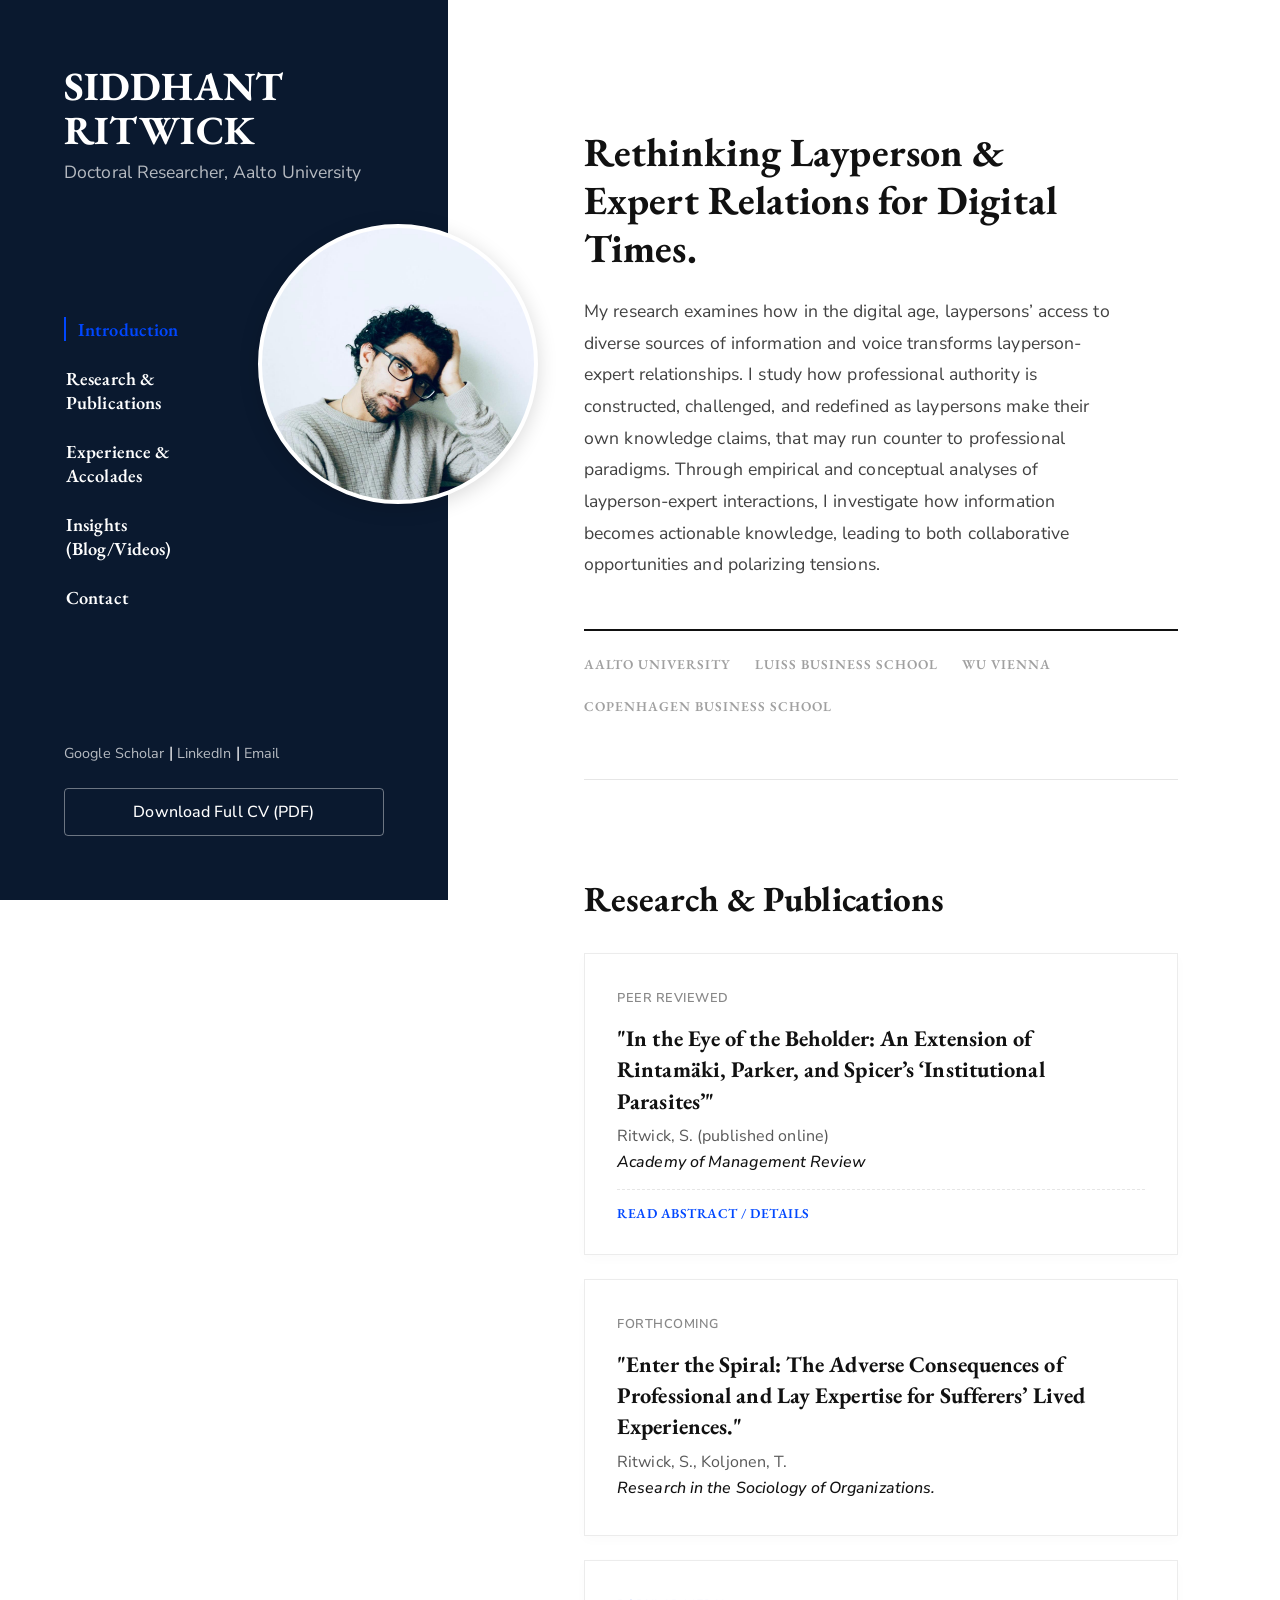
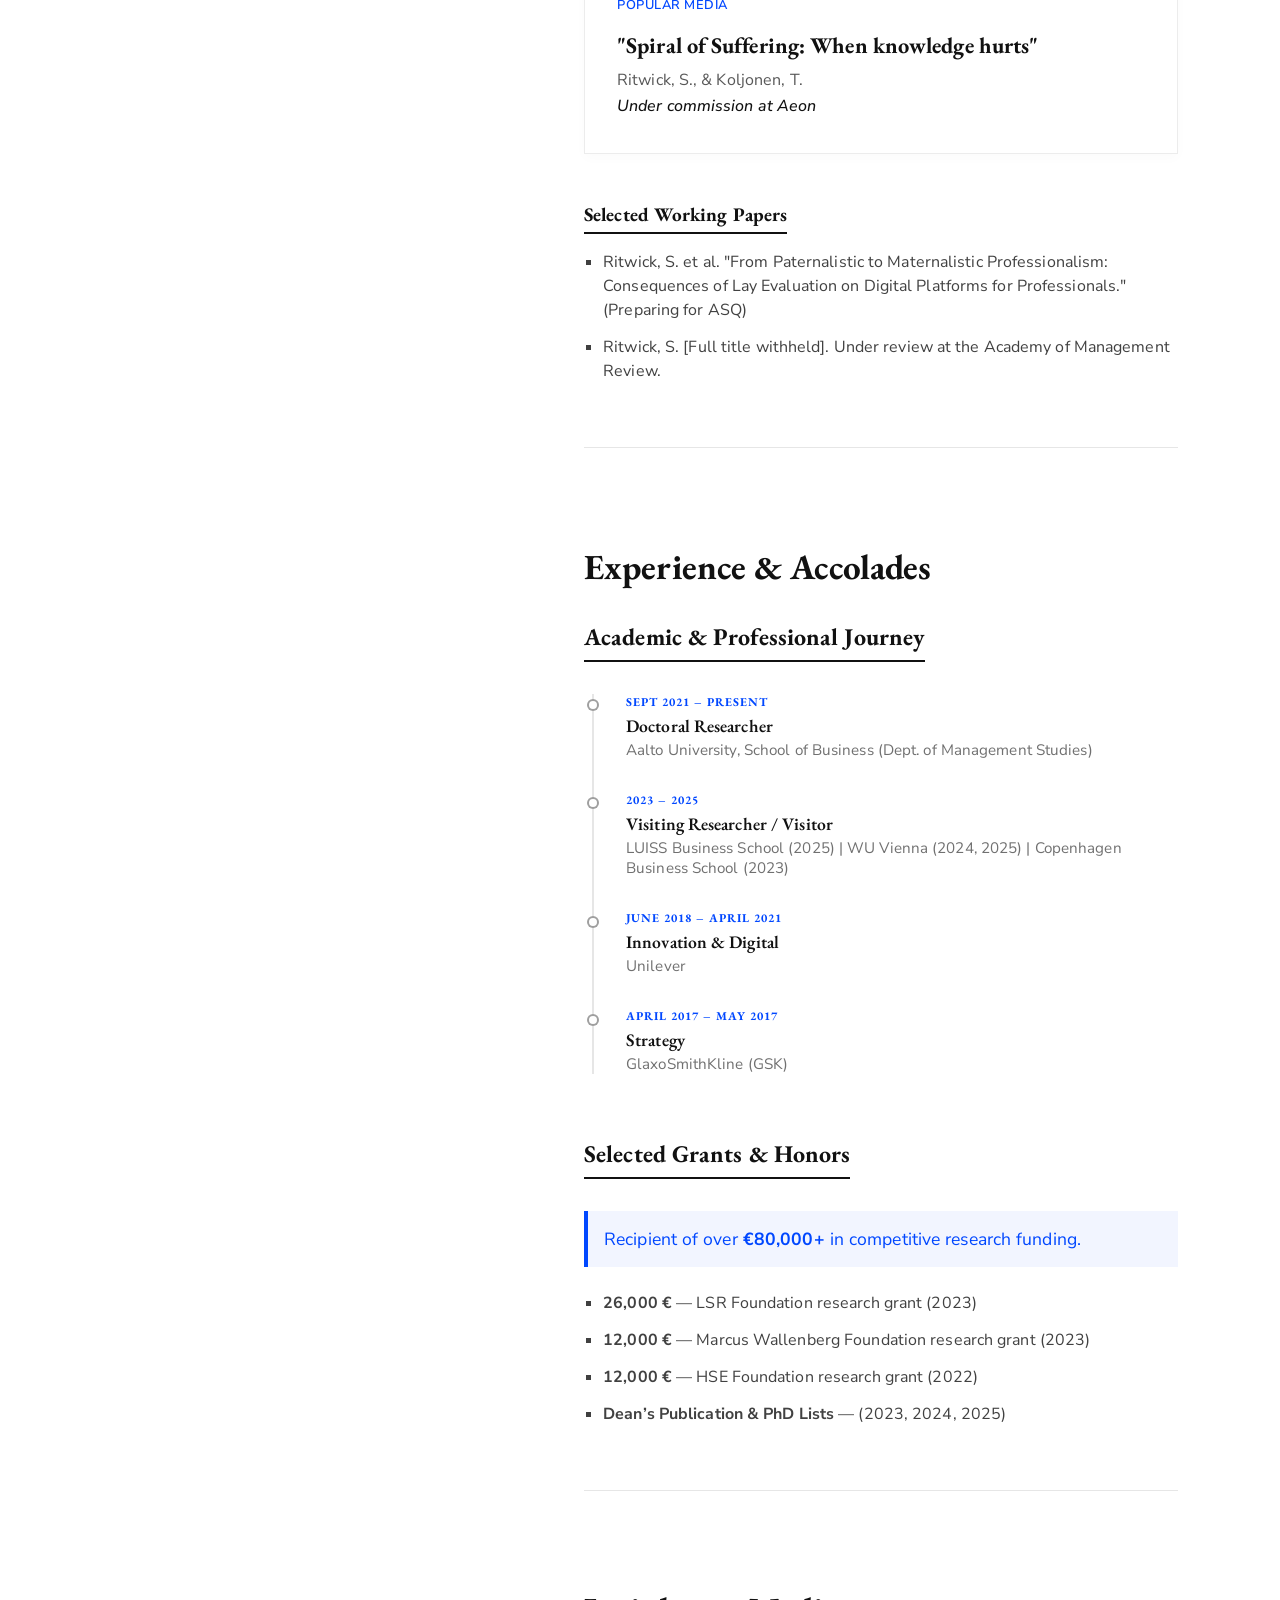
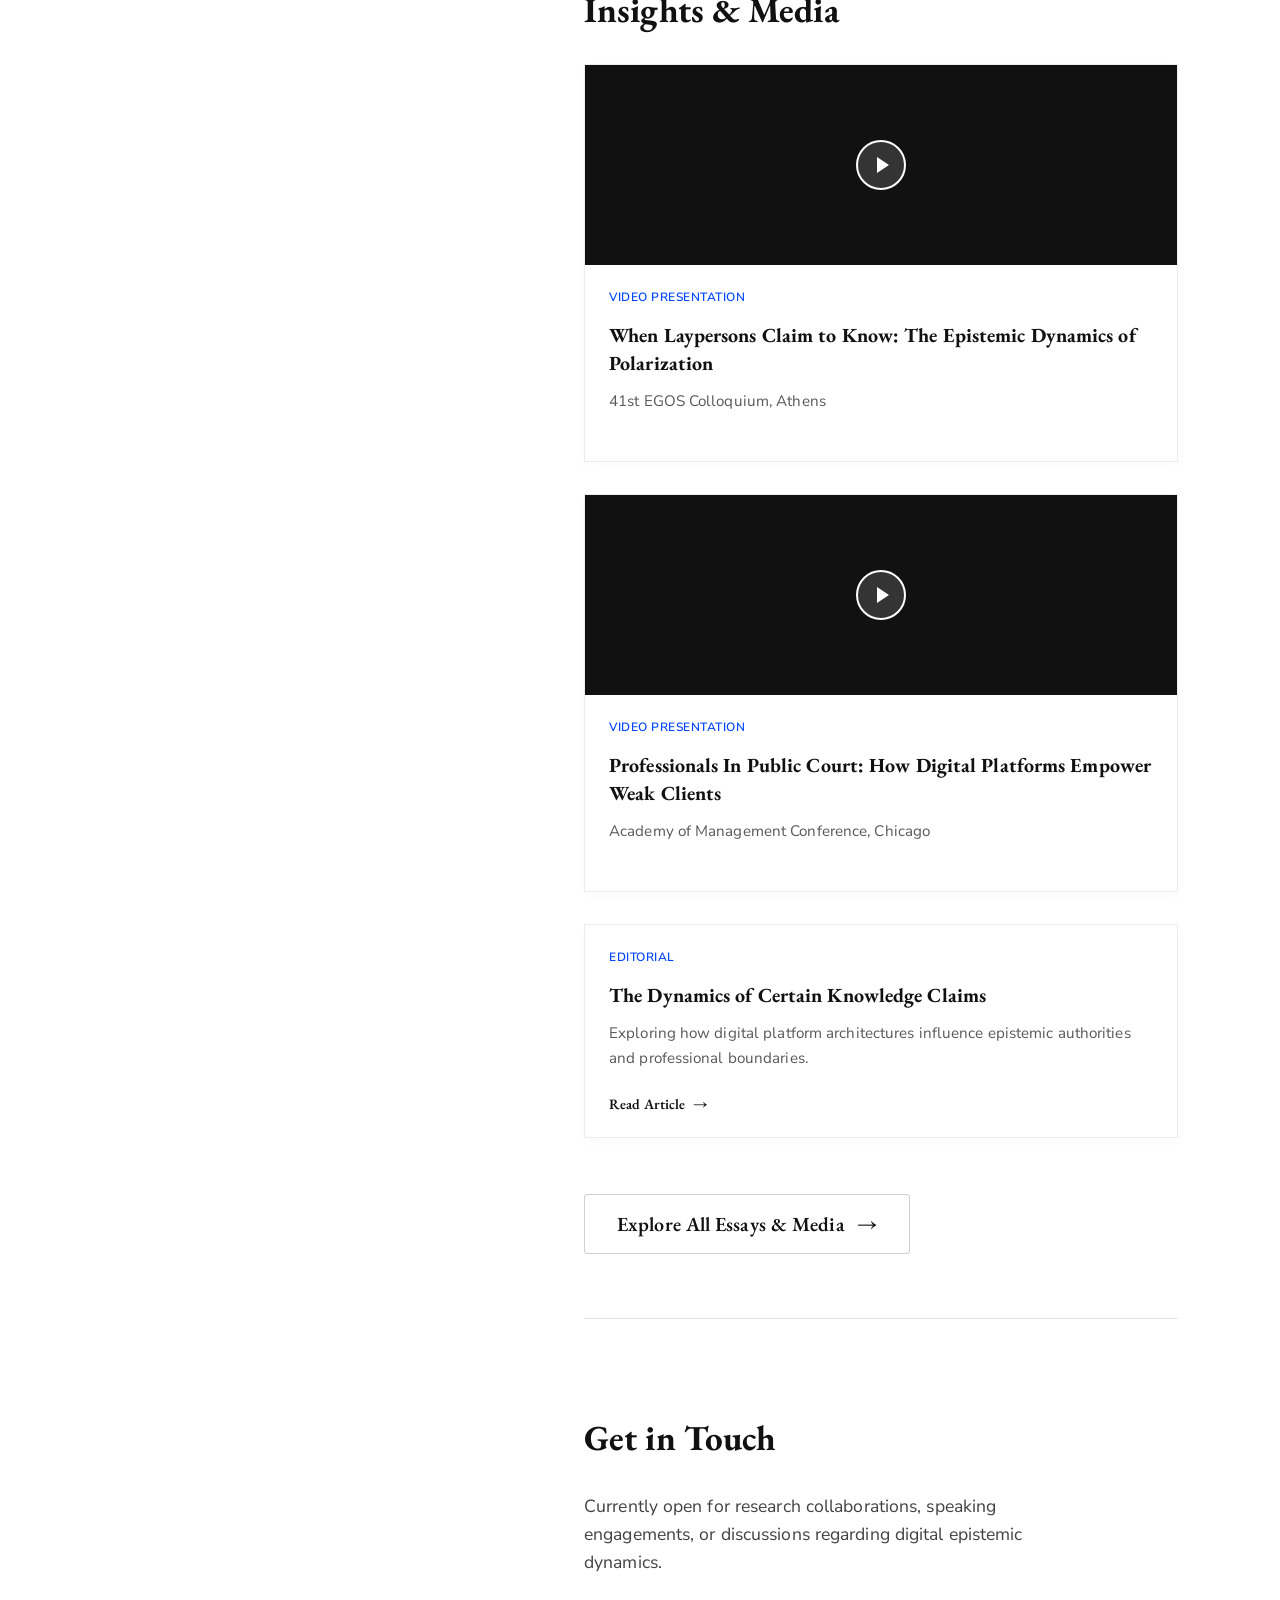
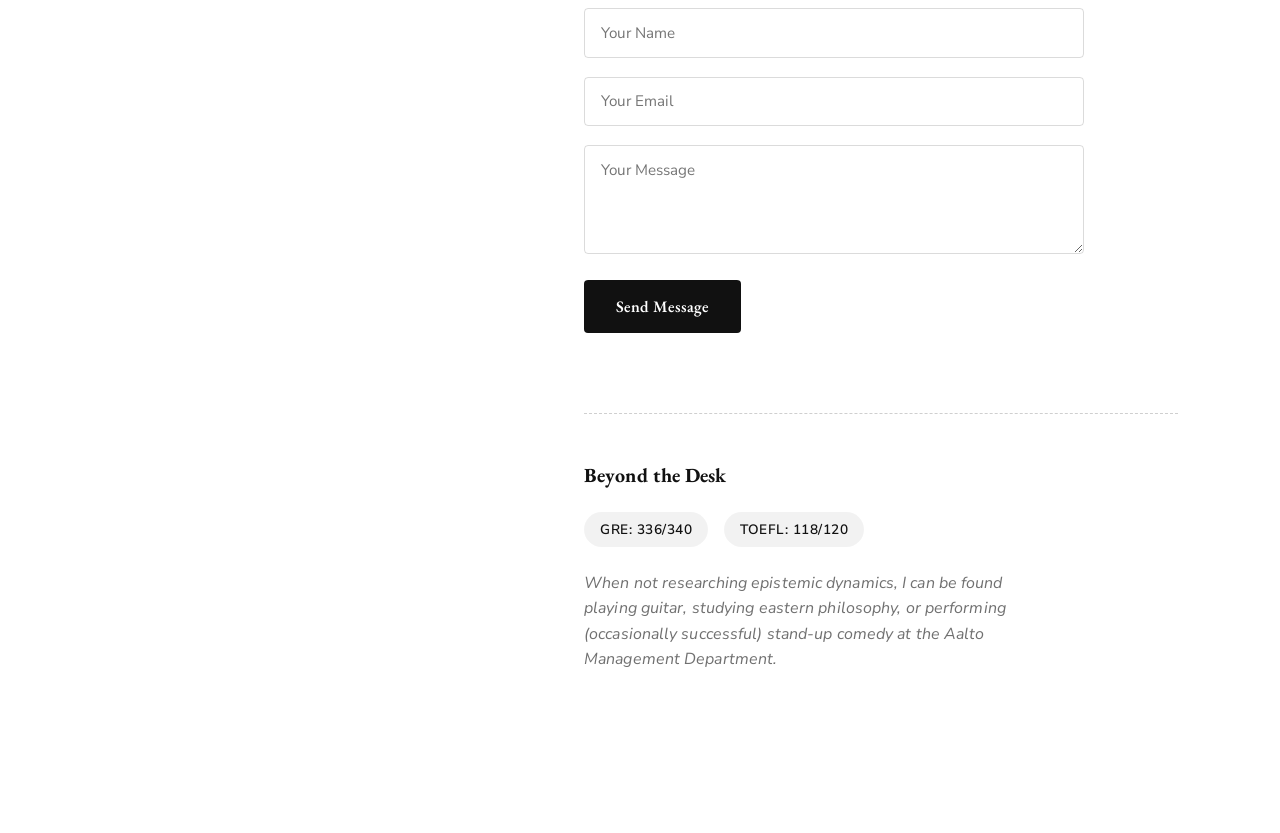
==== commit ccbb0965: "feat: create dedicated editorial blog hub (blog.html)" ====
--- a/index.html
+++ b/index.html
@@ -178,6 +178,9 @@
                         </div>
                     </article>
                 </div>
+                <div class="view-more-wrapper">
+                    <a href="blog.html" class="btn-editorial">Explore All Essays & Media <span class="arrow">→</span></a>
+                </div>
             </section>
 
             <section id="contact" class="content-section final-section">
--- a/style.css
+++ b/style.css
@@ -94,7 +94,7 @@
     border-radius: 50%;
     background-color: #ccd6f6; 
     border: 4px solid var(--bg-right);
-    background-image: url('profile.jpg'); 
+    background-image: url('profile.jpeg'); 
     background-size: cover;
     background-position: 25% 25%; /* Custom crop to perfectly frame your face/shoulders */
     box-shadow: 0 4px 20px rgba(0, 0, 0, 0.15);
@@ -858,3 +858,120 @@
         gap: 1.5rem;
     }
 }
+
+/* Editorial View More Button */
+.view-more-wrapper {
+    margin-top: 3.5rem;
+    display: flex;
+    justify-content: flex-start;
+}
+.btn-editorial {
+    font-family: var(--font-heading);
+    font-size: 1.25rem;
+    font-weight: 600;
+    color: var(--text-right);
+    text-decoration: none;
+    padding: 1rem 2rem;
+    border: 1px solid rgba(17, 17, 17, 0.2);
+    background: var(--bg-right);
+    border-radius: 4px;
+    transition: all 0.3s cubic-bezier(0.16, 1, 0.3, 1);
+    display: inline-flex;
+    align-items: center;
+    gap: 0.75rem;
+}
+.btn-editorial:hover {
+    border-color: var(--accent-blue);
+    color: var(--accent-blue);
+    box-shadow: 0 8px 24px rgba(0, 71, 255, 0.08);
+    transform: translateY(-2px);
+}
+.btn-editorial:hover .arrow {
+    transform: translateX(6px);
+}
+
+/* Blog Page Specific Styling */
+.back-link {
+    font-family: var(--font-body);
+    font-size: 0.95rem;
+    color: rgba(255, 255, 255, 0.7);
+    text-decoration: none;
+    display: inline-flex;
+    align-items: center;
+    gap: 0.5rem;
+    margin-bottom: 2rem;
+    transition: color 0.3s ease;
+}
+.back-link:hover {
+    color: var(--accent-blue);
+}
+
+.blog-left-desc {
+    font-family: var(--font-body);
+    font-size: 1rem;
+    line-height: 1.7;
+    color: rgba(255, 255, 255, 0.7);
+    margin-top: 1rem;
+    margin-bottom: 2.5rem;
+}
+
+/* Topic Filter Tags on Left Panel */
+.topic-list {
+    list-style: none;
+    padding: 0;
+    display: flex;
+    flex-wrap: wrap;
+    gap: 0.6rem;
+}
+.topic-pill {
+    font-family: var(--font-body);
+    font-size: 0.85rem;
+    color: var(--text-left);
+    background: rgba(255, 255, 255, 0.05);
+    border: 1px solid rgba(255, 255, 255, 0.15);
+    padding: 0.4rem 0.9rem;
+    border-radius: 20px;
+    text-decoration: none;
+    transition: all 0.3s ease;
+}
+.topic-pill:hover, .topic-pill.active {
+    background: var(--accent-blue);
+    border-color: var(--accent-blue);
+}
+
+/* Featured Hero Article */
+.featured-article {
+    border-bottom: 2px solid rgba(17, 17, 17, 0.1);
+    padding-bottom: 3.5rem;
+    margin-bottom: 3.5rem;
+}
+.featured-badge {
+    font-family: var(--font-body);
+    font-size: 0.8rem;
+    text-transform: uppercase;
+    letter-spacing: 1.5px;
+    color: var(--accent-blue);
+    font-weight: 700;
+    margin-bottom: 1rem;
+    display: block;
+}
+.featured-article h2 {
+    font-family: var(--font-heading);
+    font-size: 2.8rem;
+    line-height: 1.2;
+    margin-bottom: 1.2rem;
+    color: var(--text-right);
+}
+.article-meta {
+    font-family: var(--font-body);
+    font-size: 0.9rem;
+    color: rgba(17, 17, 17, 0.5);
+    margin-bottom: 1.5rem;
+}
+.featured-excerpt {
+    font-family: var(--font-body);
+    font-size: 1.15rem;
+    line-height: 1.8;
+    color: rgba(17, 17, 17, 0.75);
+    margin-bottom: 1.5rem;
+}
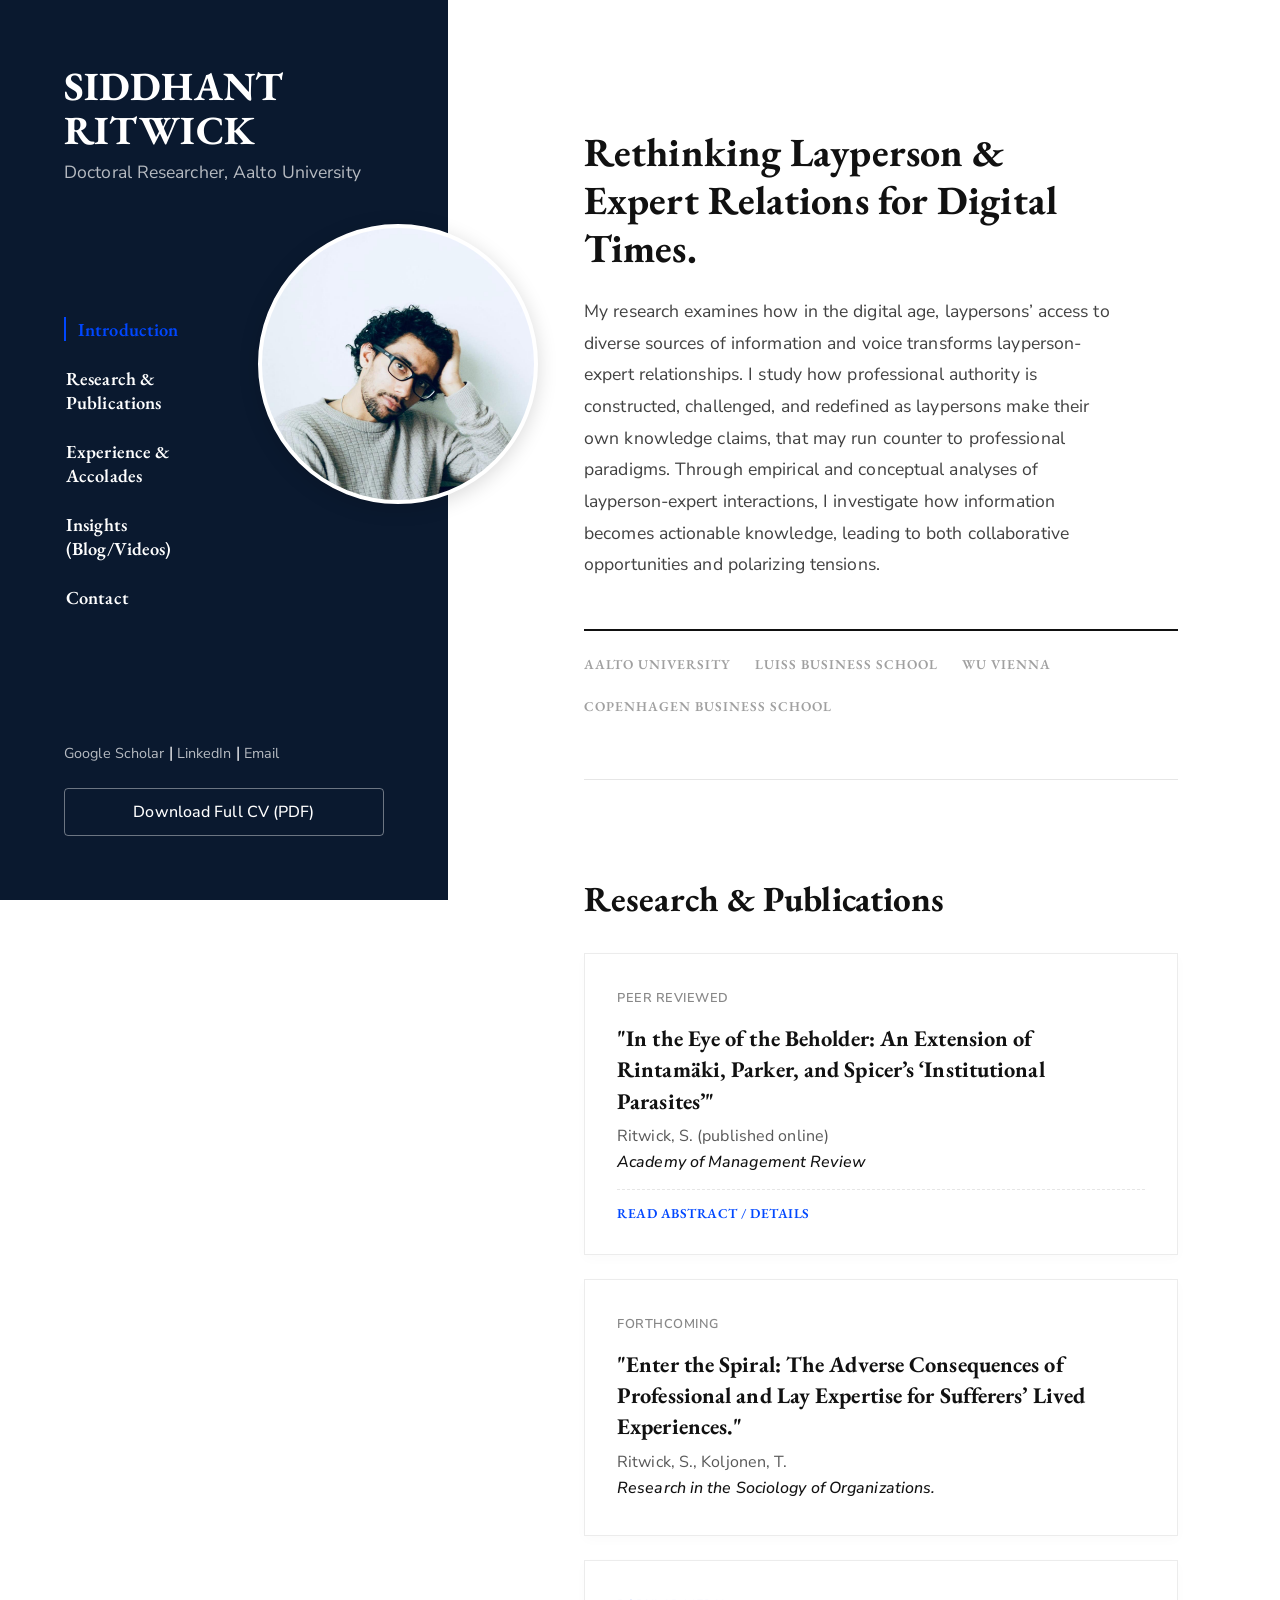
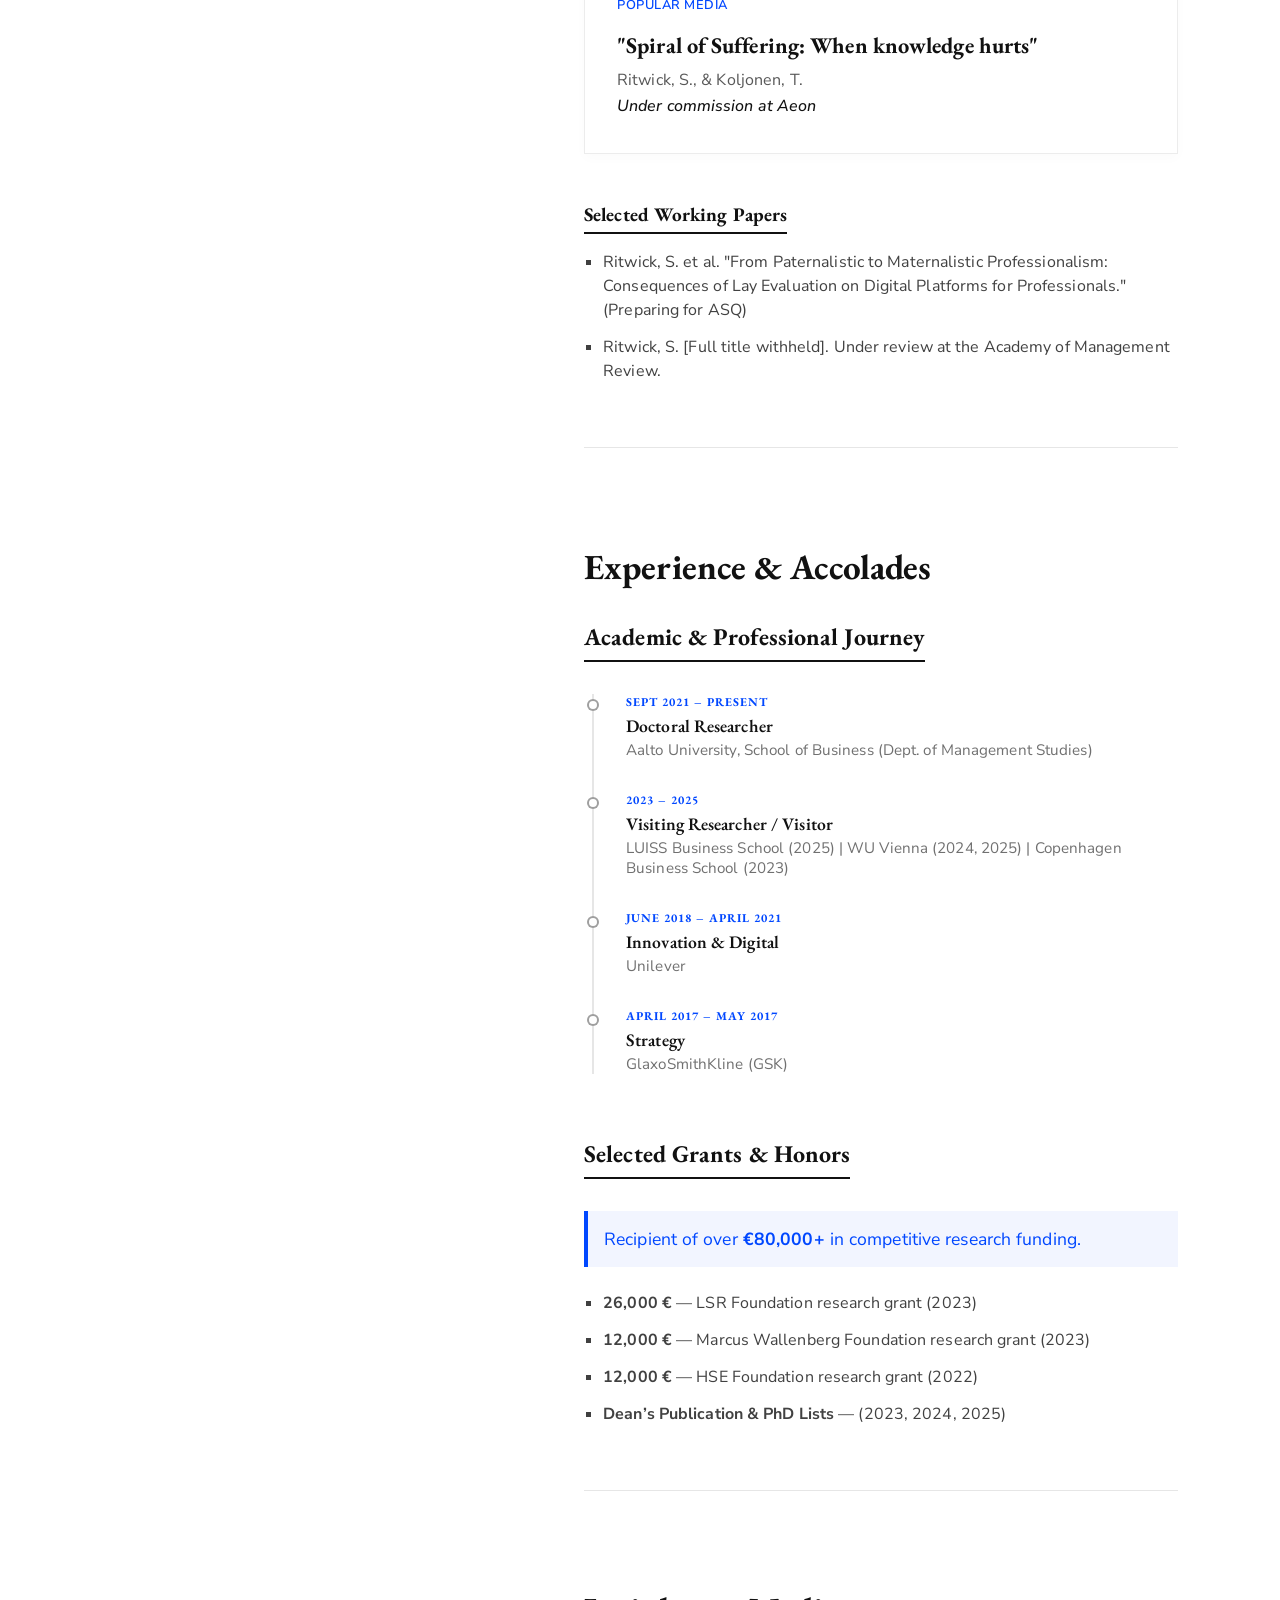
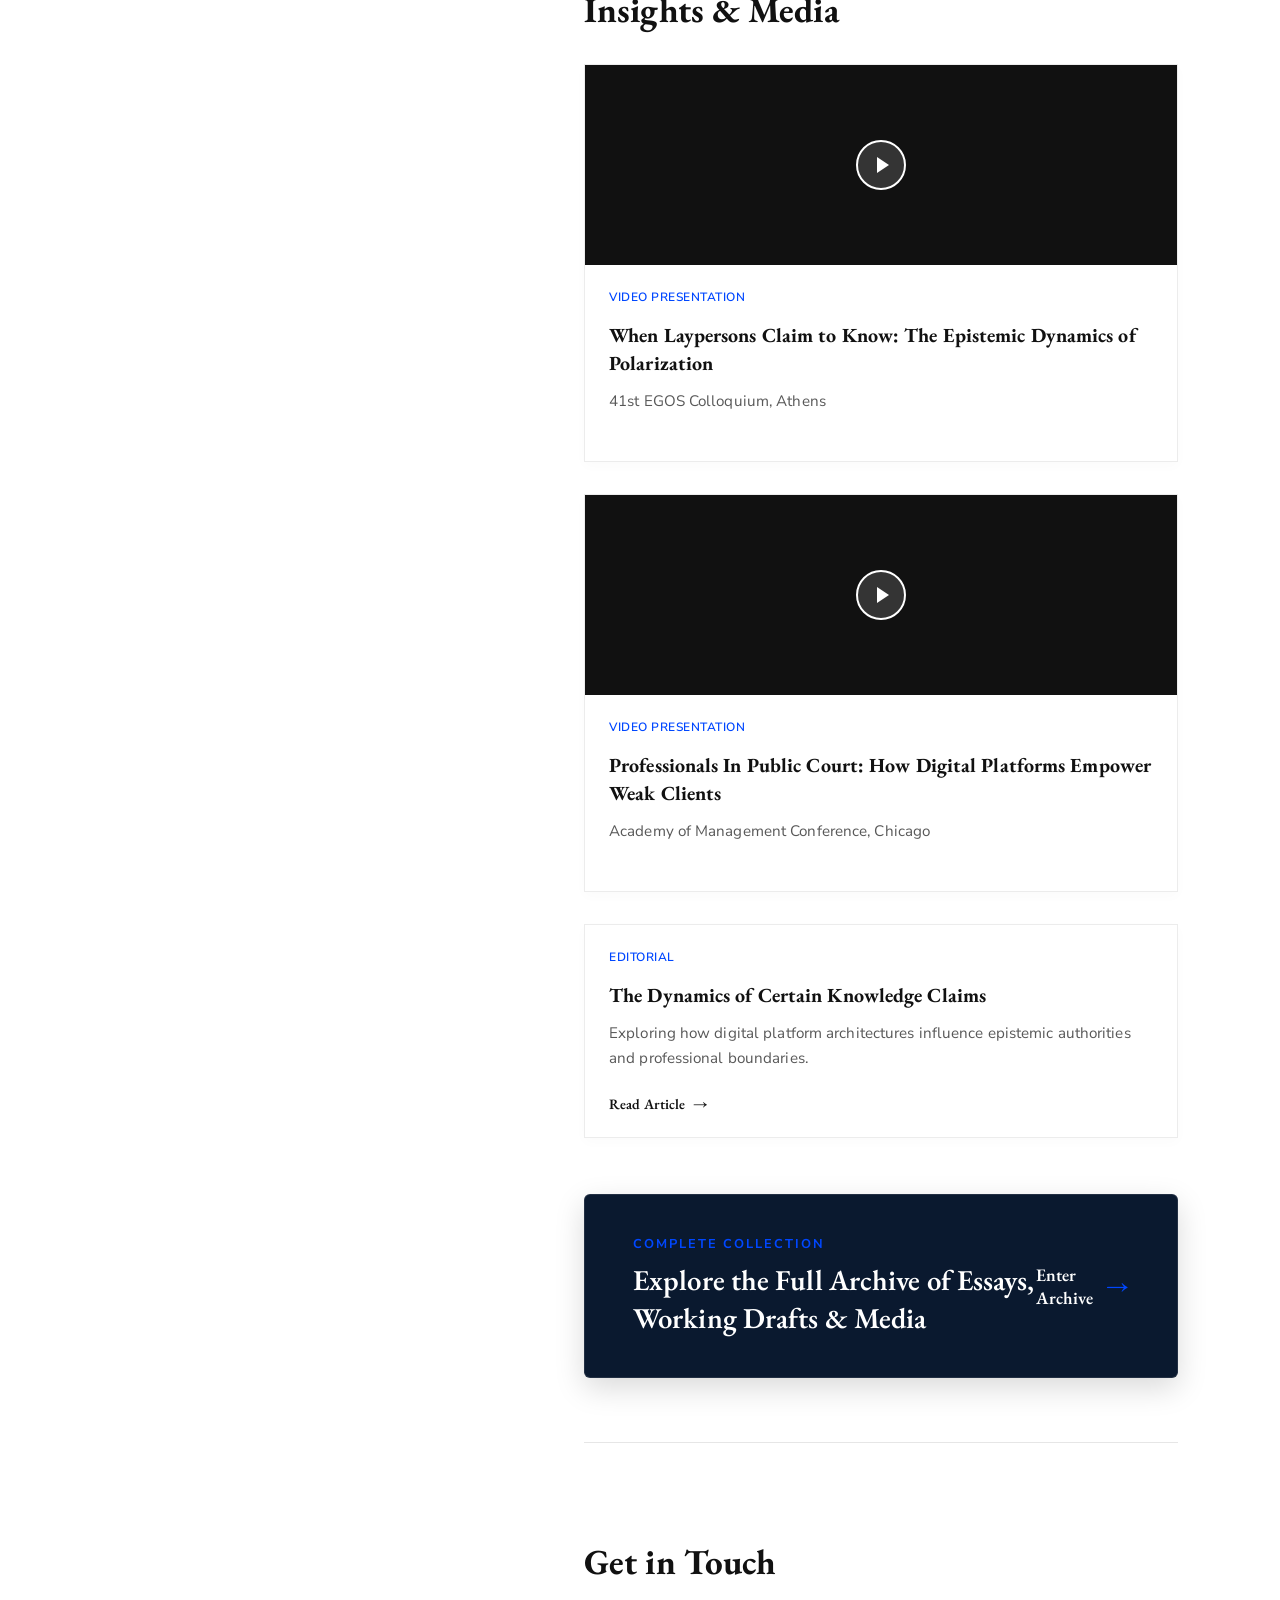
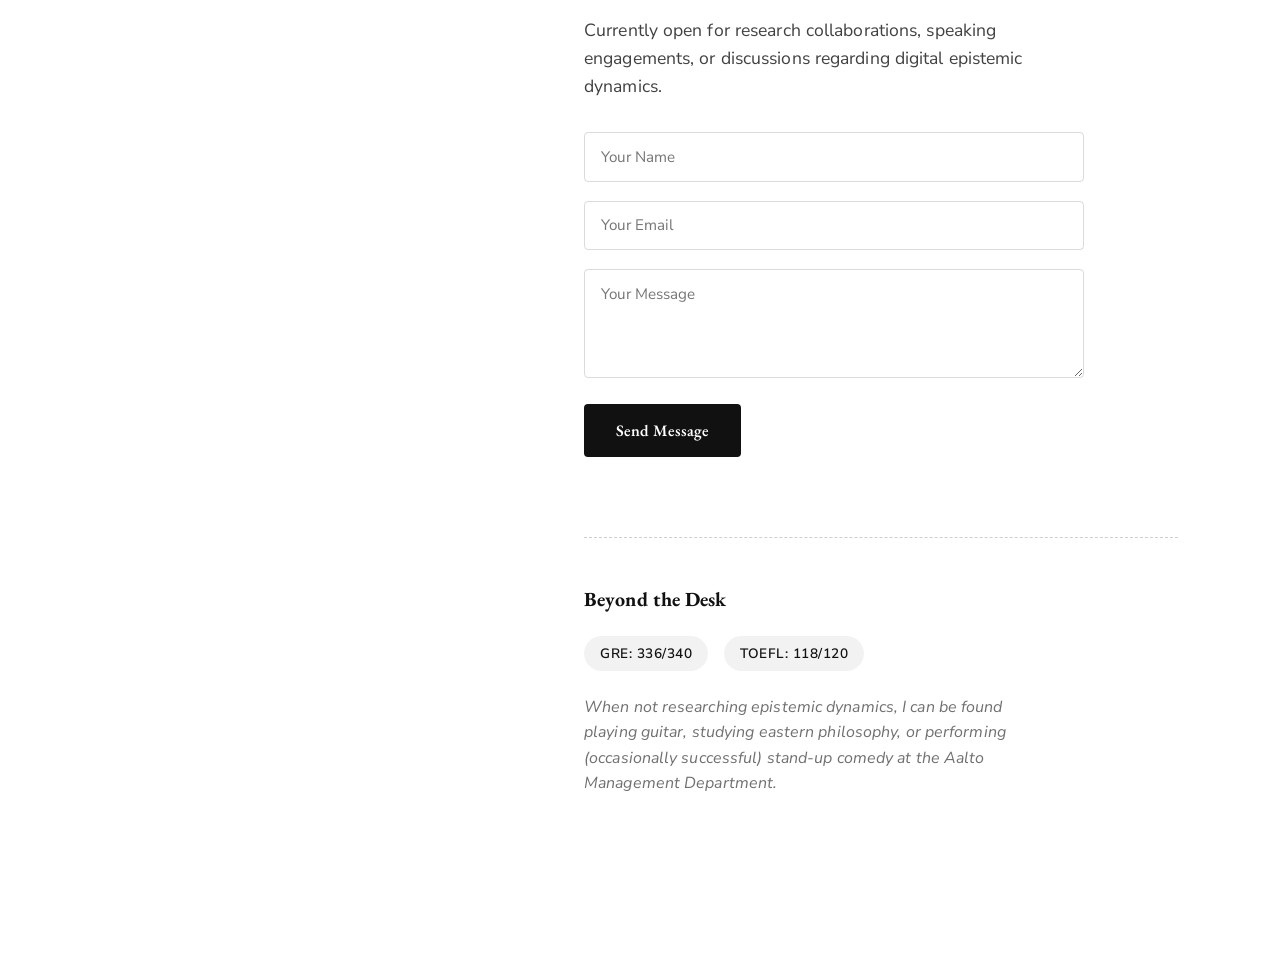
==== commit 6c03a887: "feat: overhaul blog hub into interactive journal archive" ====
--- a/index.html
+++ b/index.html
@@ -176,11 +176,18 @@
                             <p class="media-excerpt">Exploring how digital platform architectures influence epistemic authorities and professional boundaries.</p>
                             <span class="read-more">Read Article <span class="arrow">&rarr;</span></span>
                         </div>
-                    </article>
-                </div>
-                <div class="view-more-wrapper">
-                    <a href="blog.html" class="btn-editorial">Explore All Essays & Media <span class="arrow">→</span></a>
-                </div>
+                </div>
+
+                <a href="blog.html" class="archive-banner">
+                    <div class="banner-text">
+                        <span class="banner-sub">Complete Collection</span>
+                        <h3>Explore the Full Archive of Essays, Working Drafts & Media</h3>
+                    </div>
+                    <div class="banner-action">
+                        <span>Enter Archive</span>
+                        <span class="banner-arrow">→</span>
+                    </div>
+                </a>
             </section>
 
             <section id="contact" class="content-section final-section">
--- a/style.css
+++ b/style.css
@@ -859,35 +859,180 @@
     }
 }
 
-/* Editorial View More Button */
-.view-more-wrapper {
+/* ==========================================
+   HOMEPAGE ARCHIVE BANNER
+   ========================================== */
+.archive-banner {
     margin-top: 3.5rem;
-    display: flex;
-    justify-content: flex-start;
-}
-.btn-editorial {
-    font-family: var(--font-heading);
-    font-size: 1.25rem;
-    font-weight: 600;
-    color: var(--text-right);
+    width: 100%;
+    background: var(--bg-left); /* Dark Navy */
+    color: var(--text-left);
+    padding: 2.5rem 3rem;
+    border-radius: 6px;
+    display: flex;
+    justify-content: space-between;
+    align-items: center;
     text-decoration: none;
-    padding: 1rem 2rem;
-    border: 1px solid rgba(17, 17, 17, 0.2);
-    background: var(--bg-right);
-    border-radius: 4px;
-    transition: all 0.3s cubic-bezier(0.16, 1, 0.3, 1);
-    display: inline-flex;
+    border: 1px solid rgba(255, 255, 255, 0.1);
+    transition: all 0.4s cubic-bezier(0.16, 1, 0.3, 1);
+    box-shadow: 0 10px 30px rgba(0, 0, 0, 0.15);
+}
+.archive-banner:hover {
+    border-color: var(--accent-blue);
+    transform: translateY(-4px);
+    box-shadow: 0 15px 35px rgba(0, 71, 255, 0.15);
+}
+.banner-sub {
+    font-family: var(--font-body);
+    font-size: 0.8rem;
+    text-transform: uppercase;
+    letter-spacing: 2px;
+    color: var(--accent-blue);
+    font-weight: 700;
+    display: block;
+    margin-bottom: 0.5rem;
+}
+.banner-text h3 {
+    font-family: var(--font-heading);
+    font-size: 1.8rem;
+    margin: 0;
+    font-weight: 600;
+}
+.banner-action {
+    font-family: var(--font-heading);
+    font-size: 1.1rem;
+    font-weight: 600;
+    display: flex;
     align-items: center;
     gap: 0.75rem;
-}
-.btn-editorial:hover {
-    border-color: var(--accent-blue);
-    color: var(--accent-blue);
-    box-shadow: 0 8px 24px rgba(0, 71, 255, 0.08);
-    transform: translateY(-2px);
-}
-.btn-editorial:hover .arrow {
-    transform: translateX(6px);
+    color: var(--text-left);
+}
+.banner-arrow {
+    font-size: 1.4rem;
+    transition: transform 0.3s ease;
+    color: var(--accent-blue);
+}
+.archive-banner:hover .banner-arrow {
+    transform: translateX(8px);
+}
+
+/* ==========================================
+   NOVEL JOURNAL ARCHIVE LAYOUT (blog.html)
+   ========================================== */
+/* Left Panel Clean Category Index */
+.archive-index {
+    list-style: none;
+    padding: 0;
+    display: flex;
+    flex-direction: column;
+    gap: 0.25rem;
+    margin-top: 1.5rem;
+}
+.archive-index a {
+    font-family: var(--font-heading);
+    font-size: 1.2rem;
+    color: rgba(255, 255, 255, 0.6);
+    text-decoration: none;
+    padding: 0.6rem 1rem;
+    border-radius: 4px;
+    display: flex;
+    justify-content: space-between;
+    align-items: center;
+    transition: all 0.3s ease;
+    border-left: 2px solid transparent;
+}
+.archive-index a:hover, .archive-index a.active {
+    color: #FFFFFF;
+    background: rgba(255, 255, 255, 0.04);
+    border-left-color: var(--accent-blue);
+    padding-left: 1.4rem;
+}
+.archive-count {
+    font-family: var(--font-body);
+    font-size: 0.8rem;
+    color: var(--accent-blue);
+    font-weight: 600;
+}
+
+/* Right Panel Interactive Rows */
+.archive-table {
+    display: flex;
+    flex-direction: column;
+    border-top: 2px solid var(--text-right);
+    margin-top: 2rem;
+}
+.archive-row {
+    display: grid;
+    grid-template-columns: 80px 1fr 180px 40px;
+    align-items: center;
+    padding: 1.8rem 1rem;
+    border-bottom: 1px solid rgba(17, 17, 17, 0.1);
+    text-decoration: none;
+    color: var(--text-right);
+    transition: all 0.35s cubic-bezier(0.16, 1, 0.3, 1);
+}
+.archive-row:hover {
+    background: rgba(0, 71, 255, 0.03);
+    padding-left: 1.8rem; /* Smooth indentation on hover */
+    border-bottom-color: var(--accent-blue);
+}
+.row-year {
+    font-family: var(--font-body);
+    font-size: 0.9rem;
+    font-weight: 600;
+    color: rgba(17, 17, 17, 0.4);
+}
+.row-title h4 {
+    font-family: var(--font-heading);
+    font-size: 1.5rem;
+    margin: 0;
+    font-weight: 600;
+    transition: color 0.3s ease;
+}
+.archive-row:hover .row-title h4 {
+    color: var(--accent-blue);
+}
+.row-subtitle {
+    font-family: var(--font-body);
+    font-size: 0.85rem;
+    color: rgba(17, 17, 17, 0.6);
+    margin-top: 0.2rem;
+    display: block;
+}
+.row-venue {
+    font-family: var(--font-body);
+    font-size: 0.9rem;
+    color: rgba(17, 17, 17, 0.7);
+    font-style: italic;
+}
+.row-icon {
+    font-family: var(--font-heading);
+    font-size: 1.25rem;
+    color: rgba(17, 17, 17, 0.3);
+    text-align: right;
+    transition: all 0.3s ease;
+}
+.archive-row:hover .row-icon {
+    color: var(--accent-blue);
+    transform: translateX(4px);
+}
+
+/* Responsive adjustments for archive banner & rows */
+@media (max-width: 768px) {
+    .archive-banner {
+        flex-direction: column;
+        align-items: flex-start;
+        gap: 1.5rem;
+        padding: 1.8rem;
+    }
+    .archive-row {
+        grid-template-columns: 1fr 30px;
+        gap: 0.5rem;
+        padding: 1.5rem 0.5rem;
+    }
+    .row-year, .row-venue {
+        display: none; /* Hide metadata columns on mobile, keep clean title */
+    }
 }
 
 /* Blog Page Specific Styling */
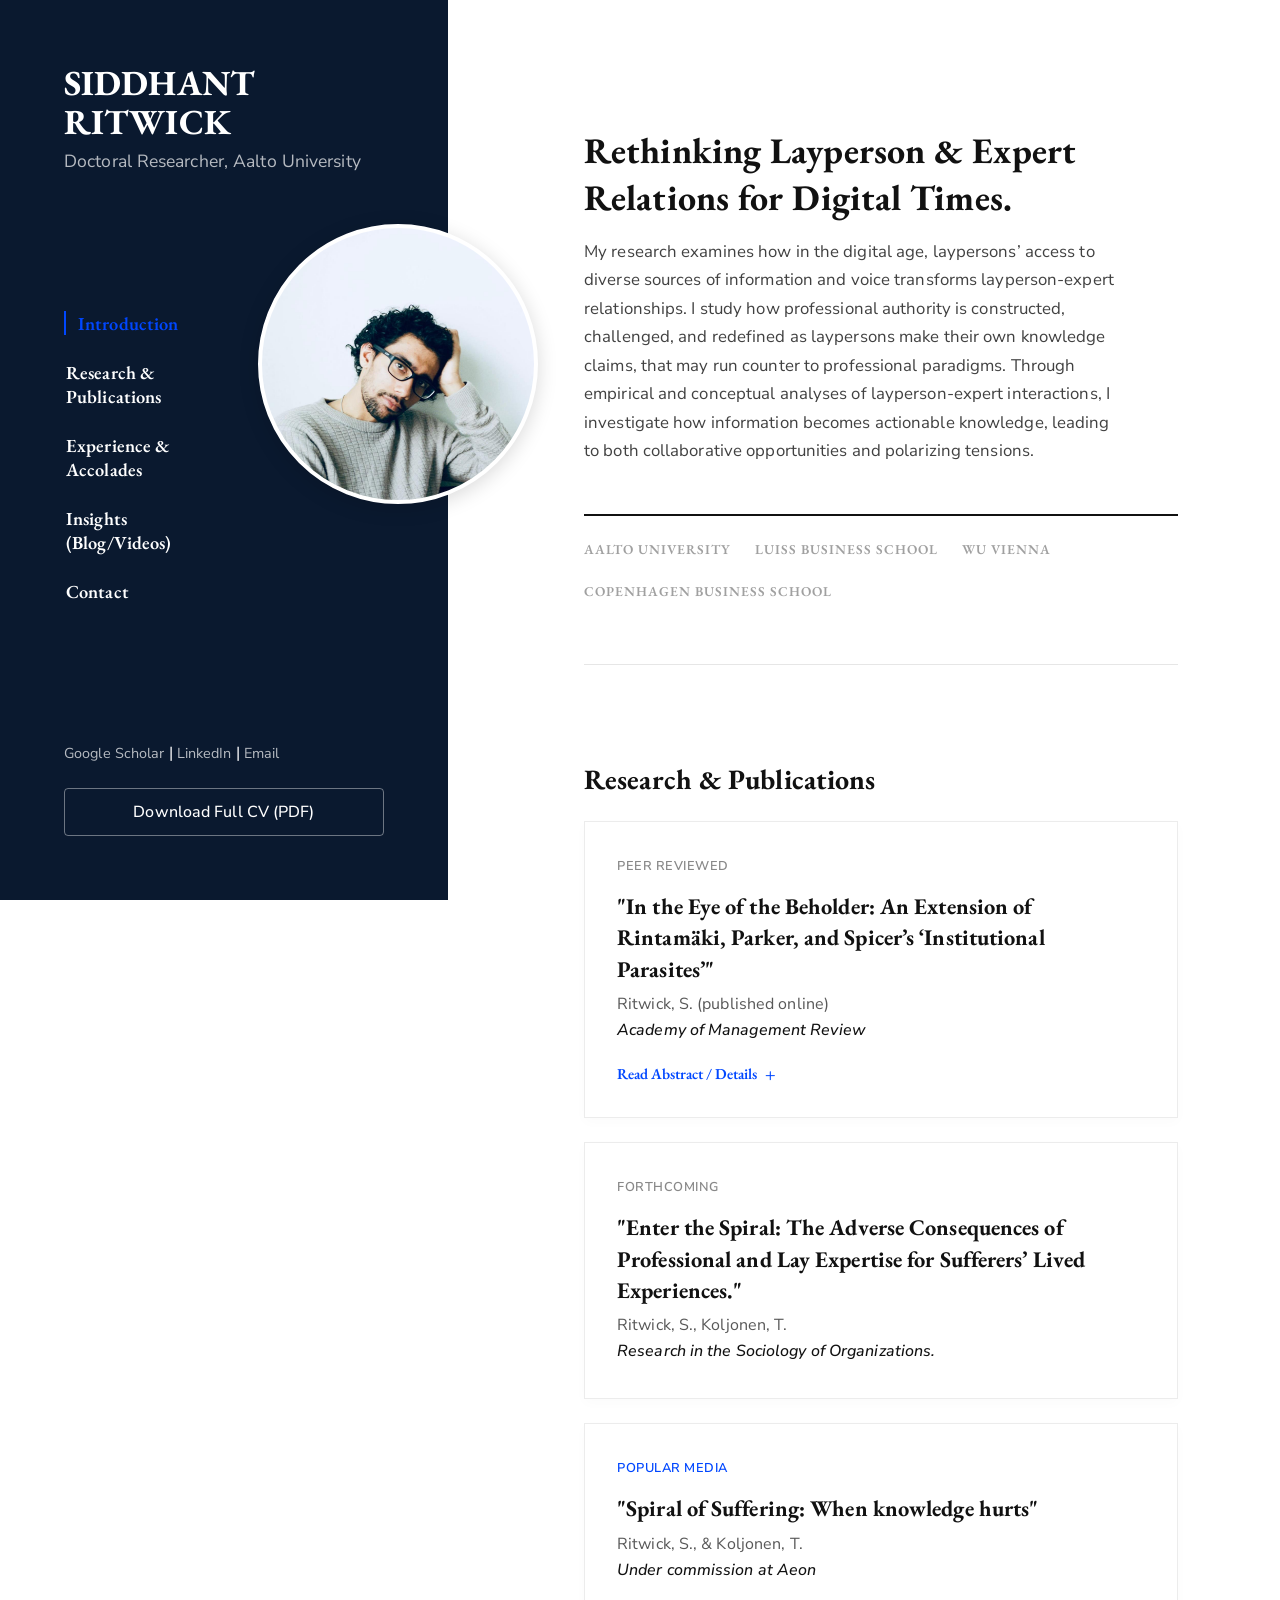
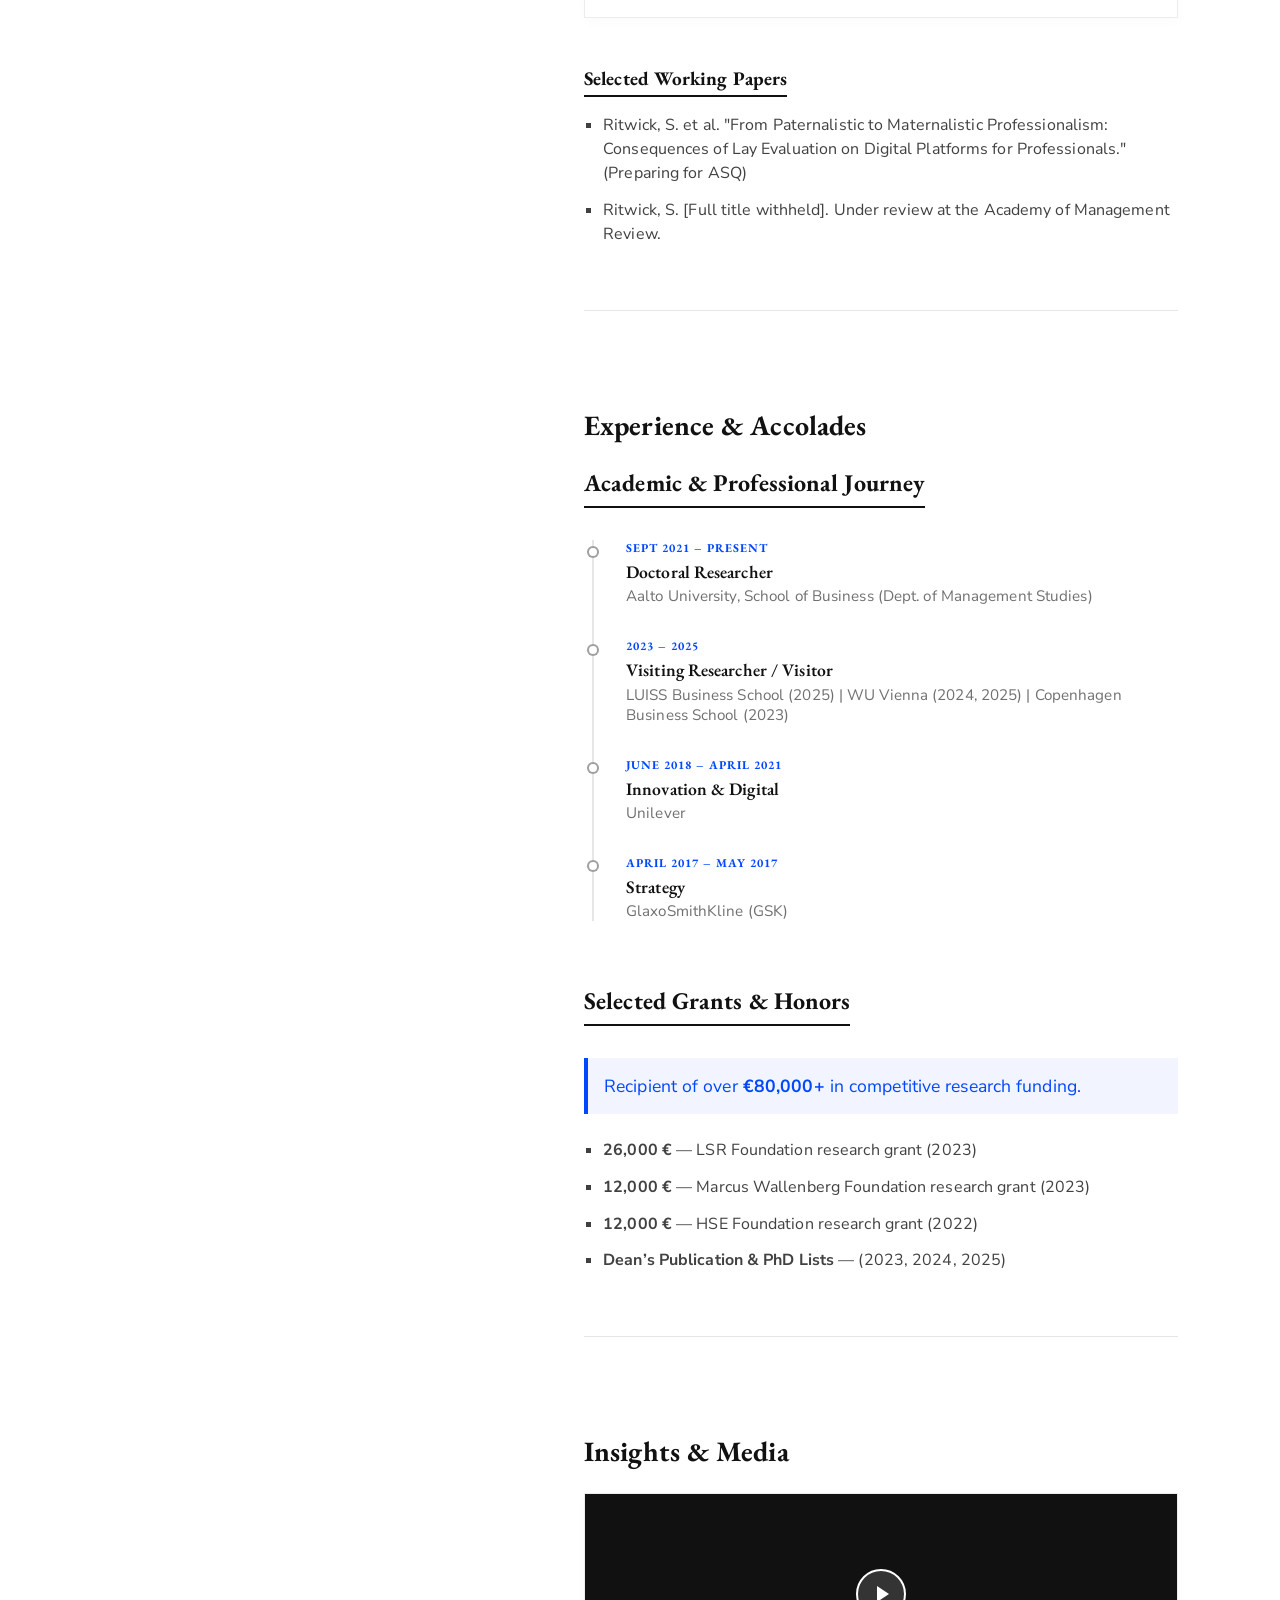
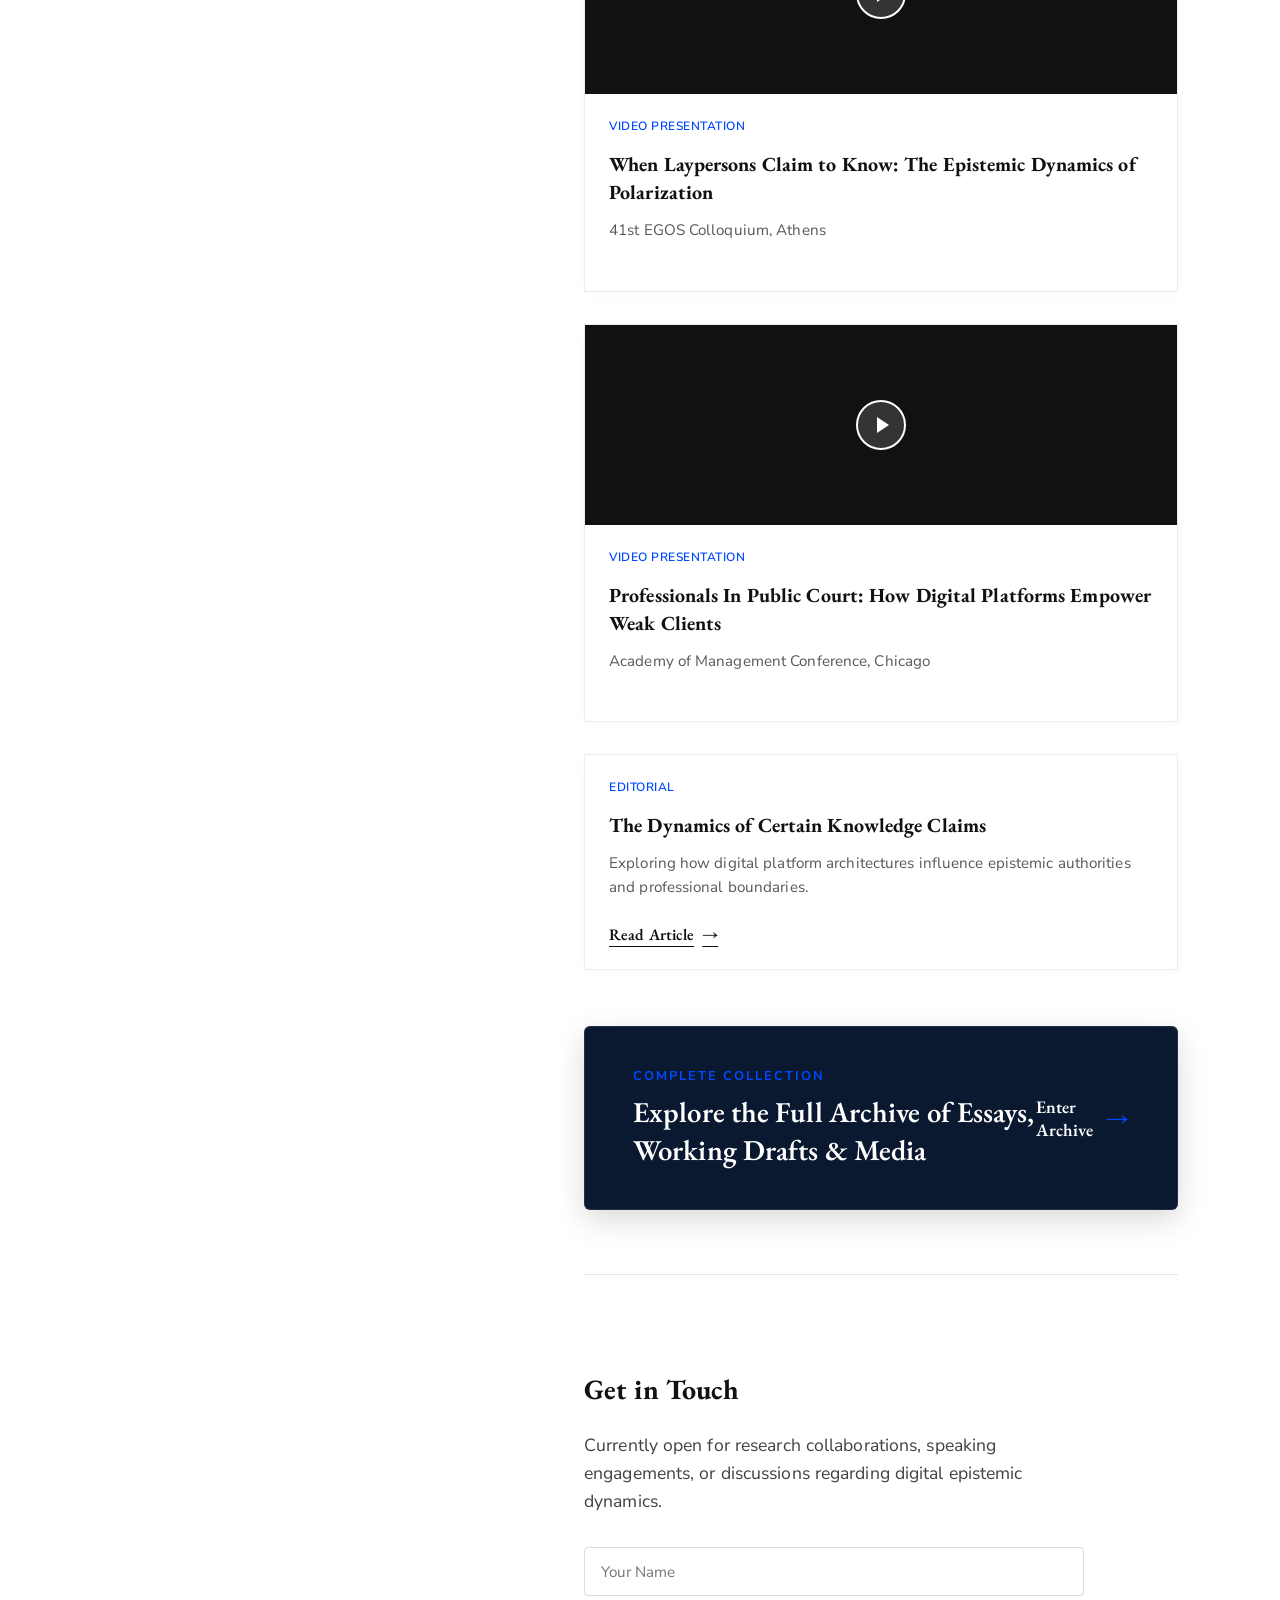
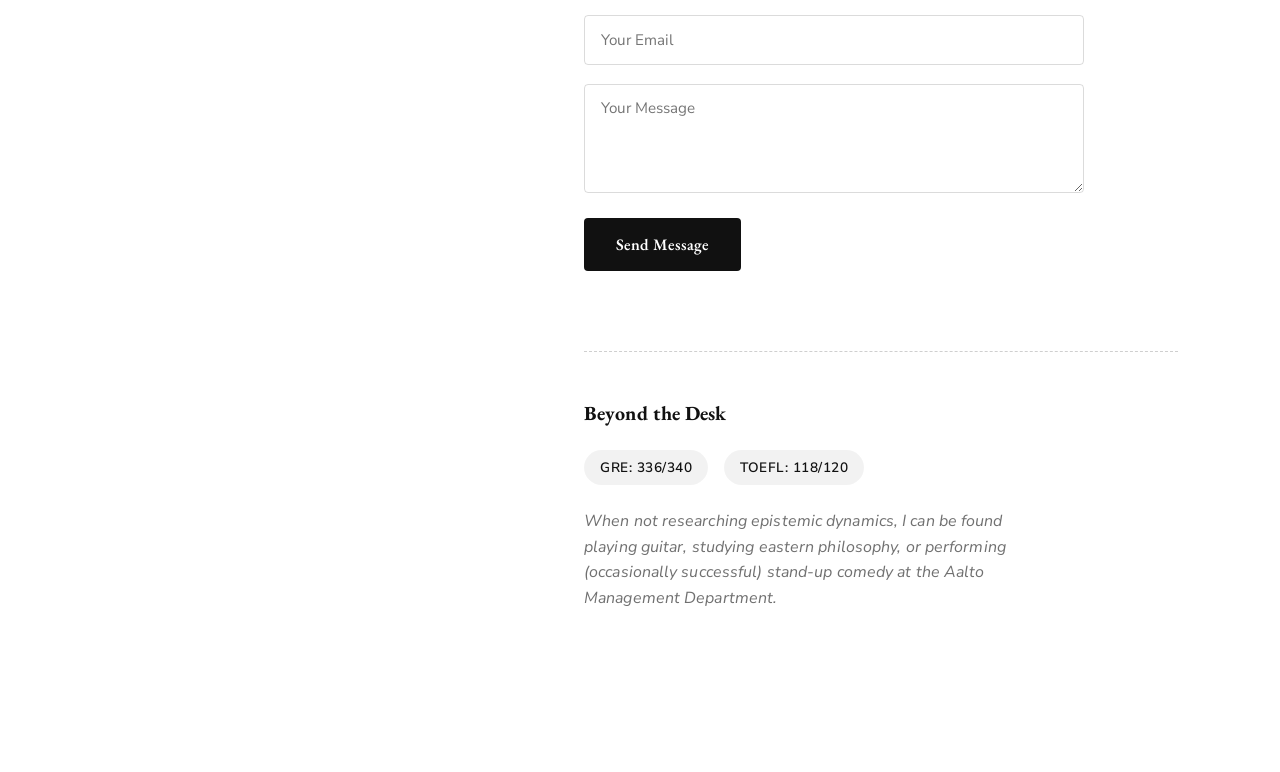
==== commit 879a0f82: "style: scale down typography and add butter-smooth grid accordion" ====
--- a/index.html
+++ b/index.html
@@ -65,10 +65,19 @@
                         <h3>"In the Eye of the Beholder: An Extension of Rintamäki, Parker, and Spicer’s ‘Institutional Parasites’"</h3>
                         <p class="pub-authors">Ritwick, S. (published online)</p>
                         <p class="pub-journal">Academy of Management Review</p>
-                        <details class="abstract-accordion">
-                            <summary>Read Abstract / Details</summary>
-                            <p>A conceptual extension examining the epistemic dynamics of layperson and professional interactions. [Link to paper coming soon]</p>
-                        </details>
+                        <!-- Trigger Button -->
+                        <button class="custom-accordion-trigger" onclick="toggleSmoothAccordion(this)">
+                            Read Abstract / Details <span class="acc-icon">+</span>
+                        </button>
+
+                        <!-- Smooth Grid Wrapper -->
+                        <div class="custom-accordion-wrapper">
+                            <div class="custom-accordion-inner">
+                                <div class="custom-accordion-content">
+                                    A conceptual extension examining the epistemic dynamics of layperson and professional interactions. Through empirical analysis, this paper investigates how authority is challenged and constructed in digital arenas.
+                                </div>
+                            </div>
+                        </div>
                     </div>
 
                     <div class="pub-card">
@@ -268,6 +277,12 @@
             }
         });
     });
+
+    function toggleSmoothAccordion(button) {
+        button.classList.toggle('active');
+        const wrapper = button.nextElementSibling;
+        wrapper.classList.toggle('open');
+    }
     </script>
 </body>
 </html>
--- a/style.css
+++ b/style.css
@@ -548,27 +548,24 @@
 }
 
 .read-more {
-    font-family: var(--font-heading);
-    font-size: 0.9rem;
-    font-weight: 600;
-    color: var(--text-right);
-    display: flex;
+    display: inline-flex;
     align-items: center;
     gap: 0.5rem;
-    transition: color 0.3s ease;
-    margin-top: auto;
-}
-
-.arrow {
-    transition: transform 0.3s ease;
-}
-
-.blog-card:hover .read-more {
-    color: var(--accent-blue);
-}
-
-.blog-card:hover .arrow {
-    transform: translateX(5px);
+    color: var(--text-right);
+    text-decoration: underline;
+    text-underline-offset: 6px;
+    font-family: var(--font-heading);
+    font-weight: 600;
+    transition: all 0.3s cubic-bezier(0.16, 1, 0.3, 1);
+}
+.read-more .arrow {
+    transition: transform 0.3s cubic-bezier(0.16, 1, 0.3, 1);
+}
+.read-more:hover {
+    color: var(--accent-blue);
+}
+.read-more:hover .arrow {
+    transform: translateX(6px);
 }
 
 /* Contact & Beyond the Desk Section */
@@ -1120,3 +1117,109 @@
     color: rgba(17, 17, 17, 0.75);
     margin-bottom: 1.5rem;
 }
+
+@media (min-width: 769px) {
+    .mobile-header {
+        display: none !important;
+    }
+}
+
+details.abstract-accordion summary ~ * {
+    animation: smoothExpand 0.35s cubic-bezier(0.16, 1, 0.3, 1) forwards;
+}
+@keyframes smoothExpand {
+    0% {
+        opacity: 0;
+        transform: translateY(-8px);
+    }
+    100% {
+        opacity: 1;
+        transform: translateY(0);
+    }
+}
+
+/* ==========================================
+   1. SHARPER, REFINED TYPOGRAPHY SCALE
+   ========================================== */
+/* Main Section Headers (Reduced from 2.5rem) */
+.section-title {
+    font-size: 1.75rem !important;
+    margin-bottom: 1.5rem !important;
+}
+
+/* Left Panel Identity Title (Reduced from 2.8rem) */
+.identity h1 {
+    font-size: 2.2rem !important;
+}
+
+/* Homepage Intro Hook & Blog Hero Title (Reduced from 3rem) */
+#introduction h2,
+.featured-article h2 {
+    font-size: 2.25rem !important;
+    line-height: 1.3 !important;
+    margin-bottom: 1rem !important;
+}
+
+/* Archive Row Titles (Reduced from 1.5rem) */
+.row-title h4 {
+    font-size: 1.25rem !important;
+}
+
+/* Body Text & Excerpts */
+.featured-excerpt,
+.bio-text {
+    font-size: 1.05rem !important;
+    line-height: 1.7 !important;
+}
+
+/* ==========================================
+   2. BUTTER-SMOOTH CSS GRID ACCORDION
+   ========================================== */
+.custom-accordion-trigger {
+    background: none;
+    border: none;
+    font-family: var(--font-heading);
+    font-size: 0.95rem;
+    font-weight: 600;
+    color: var(--accent-blue);
+    cursor: pointer;
+    padding: 0;
+    margin-top: 1.2rem;
+    display: inline-flex;
+    align-items: center;
+    gap: 0.5rem;
+    transition: color 0.3s ease;
+}
+.custom-accordion-trigger:hover {
+    color: var(--text-right);
+}
+.acc-icon {
+    transition: transform 0.35s cubic-bezier(0.16, 1, 0.3, 1);
+    font-size: 1.1rem;
+    line-height: 1;
+}
+.custom-accordion-trigger.active .acc-icon {
+    transform: rotate(45deg); /* Seamlessly rotates '+' into an 'x' */
+}
+
+/* CSS Grid 0fr to 1fr Animation Magic */
+.custom-accordion-wrapper {
+    display: grid;
+    grid-template-rows: 0fr;
+    transition: grid-template-rows 0.4s cubic-bezier(0.16, 1, 0.3, 1);
+}
+.custom-accordion-wrapper.open {
+    grid-template-rows: 1fr;
+}
+.custom-accordion-inner {
+    overflow: hidden;
+}
+.custom-accordion-content {
+    margin-top: 1rem;
+    padding-top: 1rem;
+    border-top: 1px dashed rgba(17, 17, 17, 0.15);
+    font-family: var(--font-body);
+    font-size: 0.95rem;
+    line-height: 1.6;
+    color: rgba(17, 17, 17, 0.75);
+}
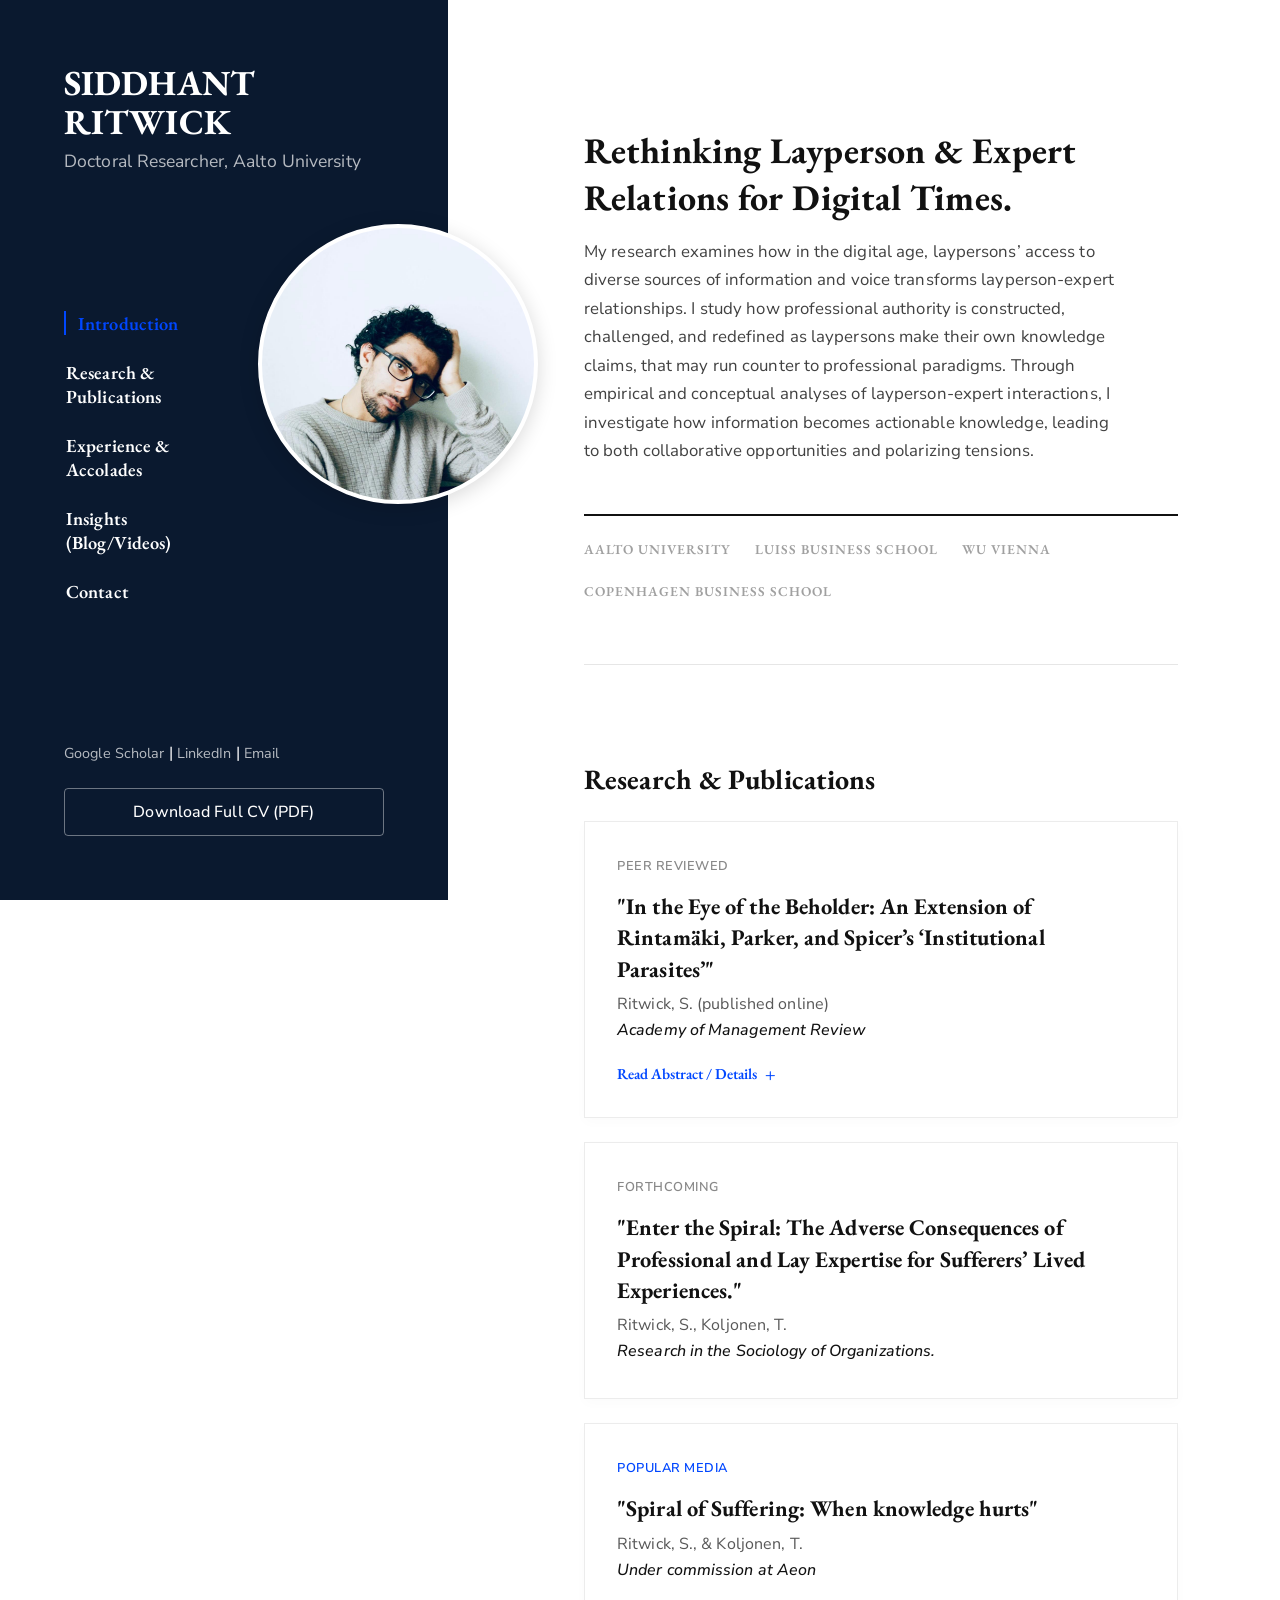
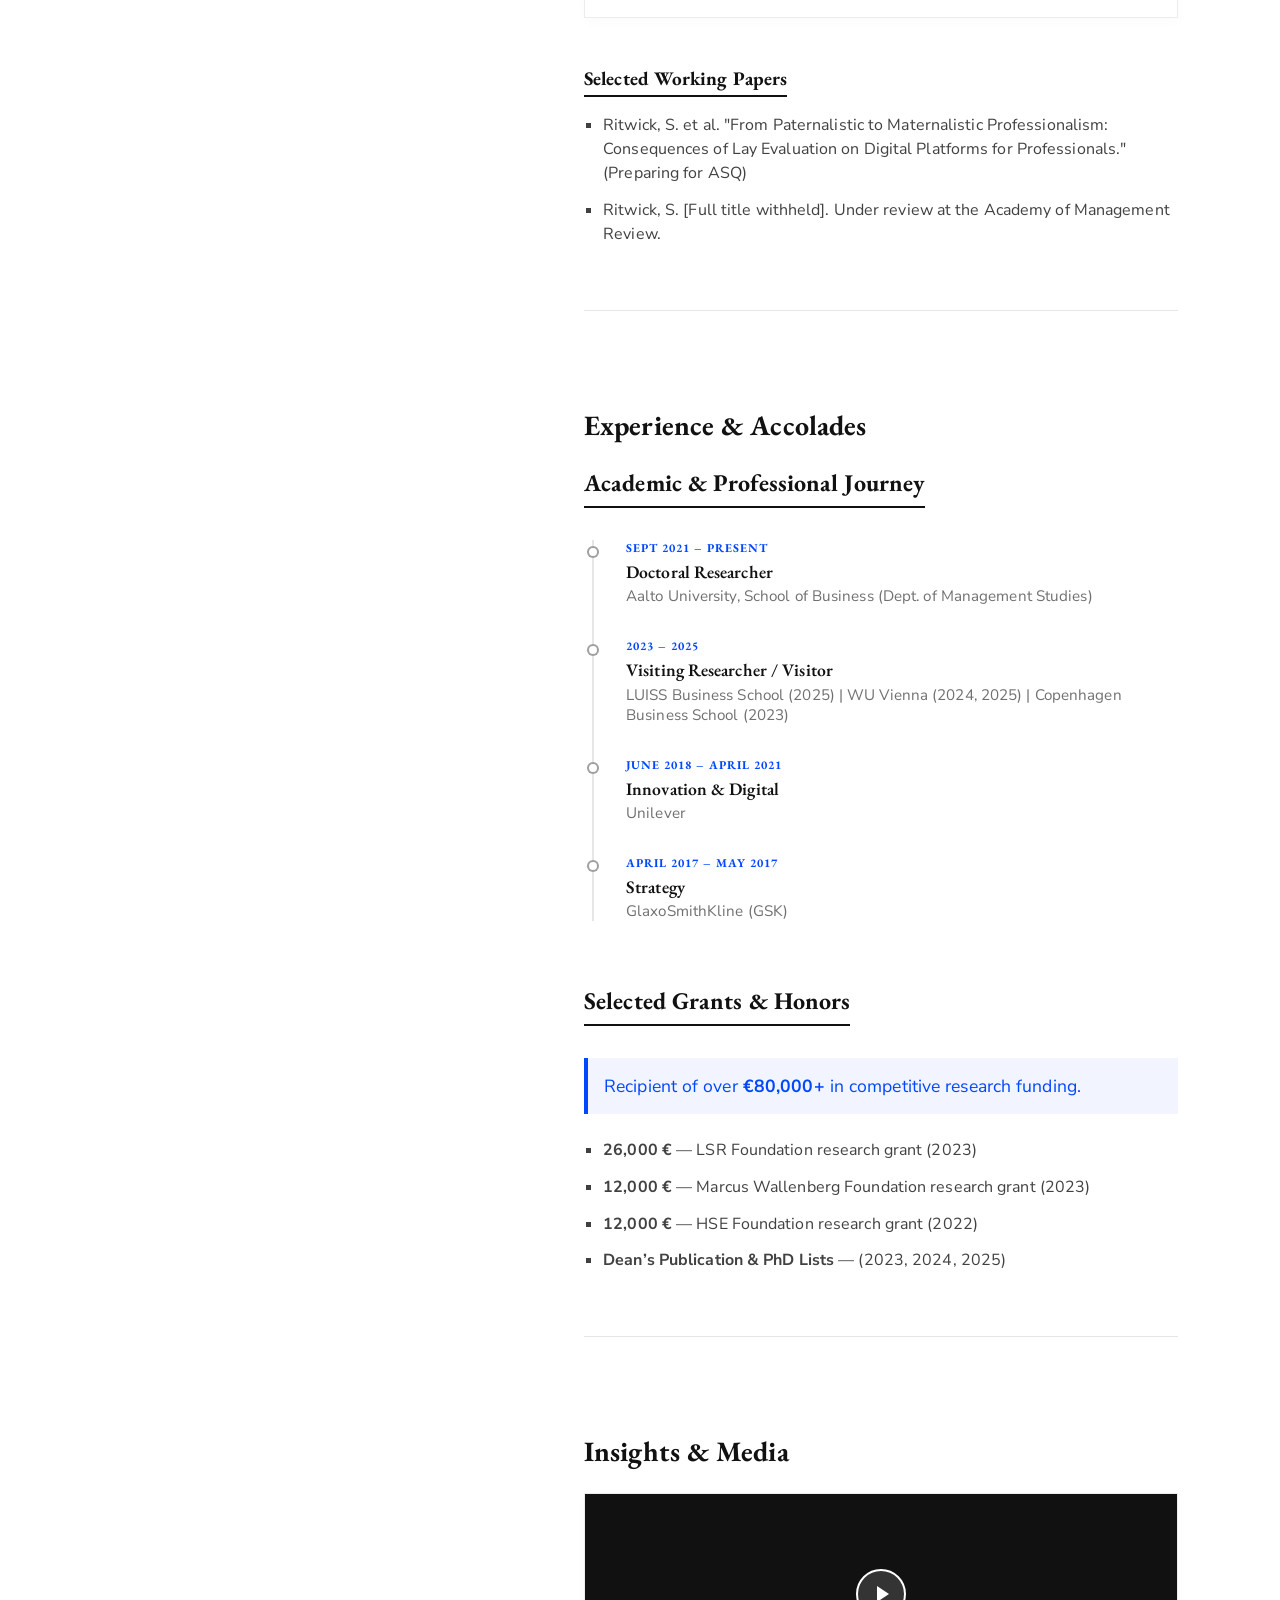
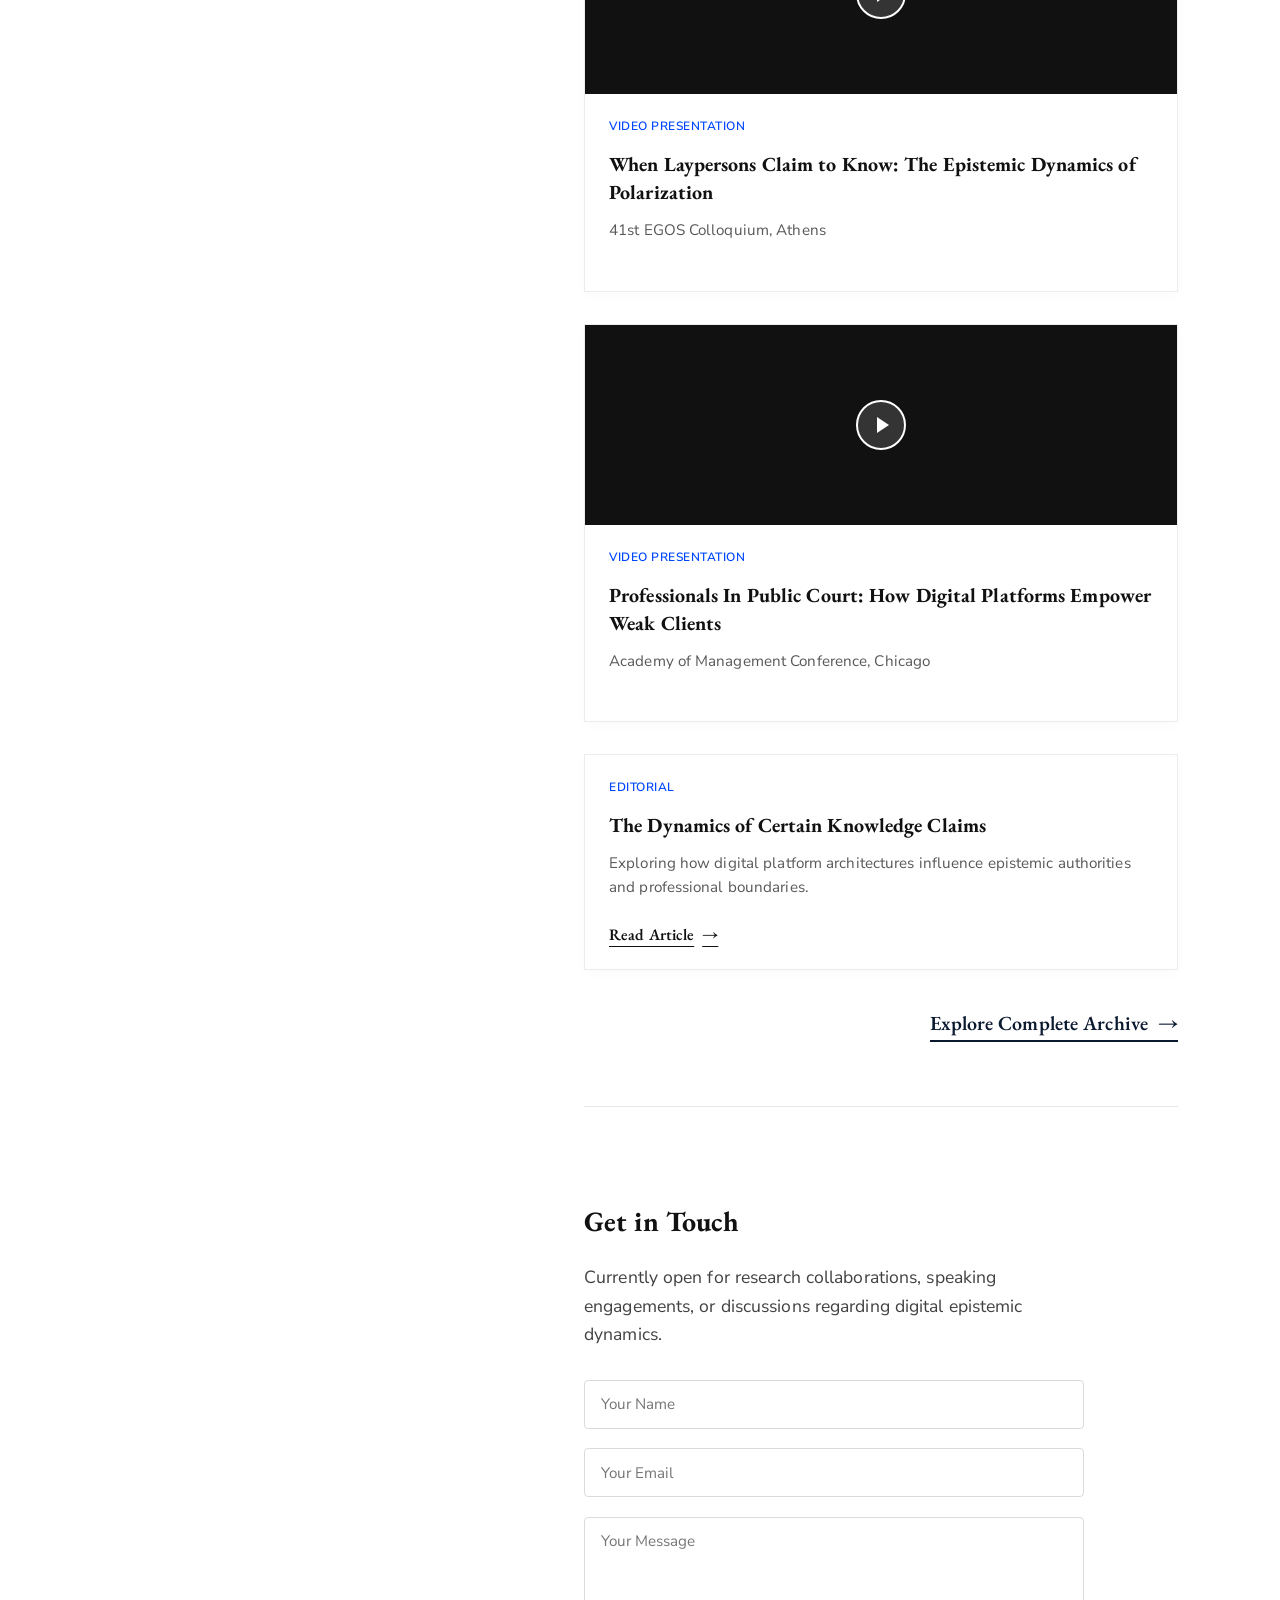
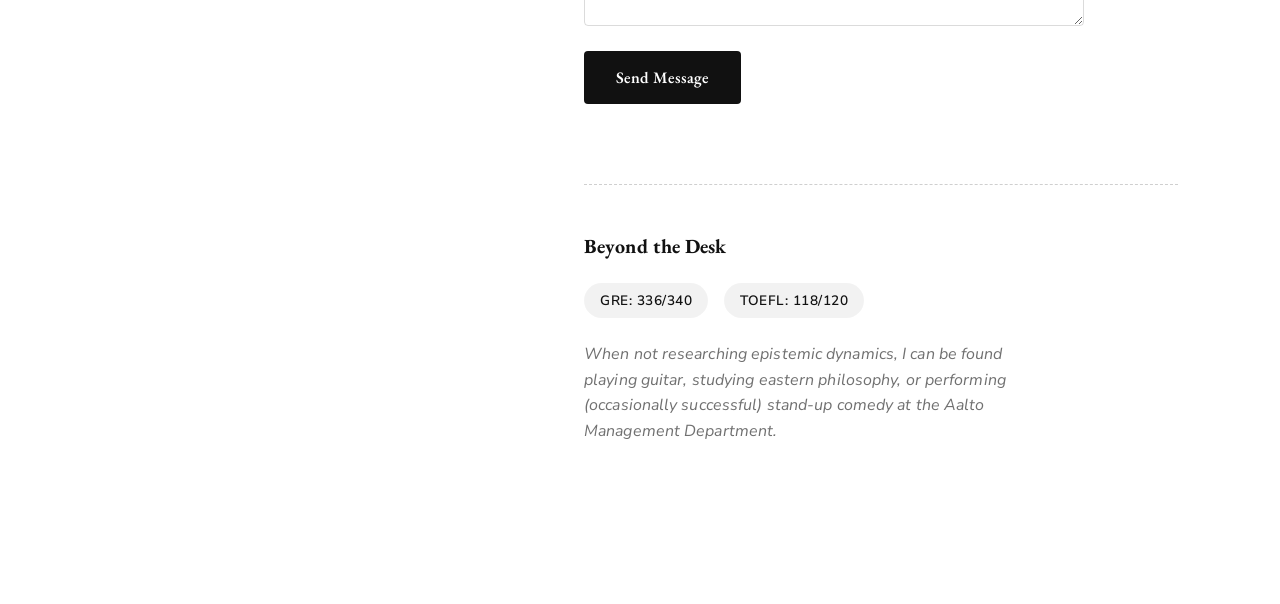
==== commit 2abae5f9: "style: replace heavy archive banner with minimalist navy button" ====
--- a/index.html
+++ b/index.html
@@ -187,16 +187,12 @@
                         </div>
                 </div>
 
-                <a href="blog.html" class="archive-banner">
-                    <div class="banner-text">
-                        <span class="banner-sub">Complete Collection</span>
-                        <h3>Explore the Full Archive of Essays, Working Drafts & Media</h3>
-                    </div>
-                    <div class="banner-action">
-                        <span>Enter Archive</span>
-                        <span class="banner-arrow">→</span>
-                    </div>
-                </a>
+                <div class="archive-link-wrapper">
+                    <a href="blog.html" class="archive-text-btn">
+                        <span>Explore Complete Archive</span>
+                        <span class="btn-arrow">→</span>
+                    </a>
+                </div>
             </section>
 
             <section id="contact" class="content-section final-section">
--- a/style.css
+++ b/style.css
@@ -856,61 +856,42 @@
     }
 }
 
-/* ==========================================
-   HOMEPAGE ARCHIVE BANNER
-   ========================================== */
-.archive-banner {
-    margin-top: 3.5rem;
+/* Right-aligned wrapper */
+.archive-link-wrapper {
+    display: flex;
+    justify-content: flex-end; /* Aligns the button cleanly to the right corner */
+    margin-top: 2.5rem;
     width: 100%;
-    background: var(--bg-left); /* Dark Navy */
-    color: var(--text-left);
-    padding: 2.5rem 3rem;
-    border-radius: 6px;
-    display: flex;
-    justify-content: space-between;
+}
+
+/* Minimalist Navy Text Button */
+.archive-text-btn {
+    font-family: var(--font-heading);
+    font-size: 1.25rem;
+    font-weight: 600;
+    color: var(--bg-left); /* Deep Navy Blue */
+    text-decoration: none;
+    display: inline-flex;
     align-items: center;
-    text-decoration: none;
-    border: 1px solid rgba(255, 255, 255, 0.1);
-    transition: all 0.4s cubic-bezier(0.16, 1, 0.3, 1);
-    box-shadow: 0 10px 30px rgba(0, 0, 0, 0.15);
-}
-.archive-banner:hover {
-    border-color: var(--accent-blue);
-    transform: translateY(-4px);
-    box-shadow: 0 15px 35px rgba(0, 71, 255, 0.15);
-}
-.banner-sub {
-    font-family: var(--font-body);
-    font-size: 0.8rem;
-    text-transform: uppercase;
-    letter-spacing: 2px;
-    color: var(--accent-blue);
-    font-weight: 700;
-    display: block;
-    margin-bottom: 0.5rem;
-}
-.banner-text h3 {
-    font-family: var(--font-heading);
-    font-size: 1.8rem;
-    margin: 0;
-    font-weight: 600;
-}
-.banner-action {
-    font-family: var(--font-heading);
-    font-size: 1.1rem;
-    font-weight: 600;
-    display: flex;
-    align-items: center;
-    gap: 0.75rem;
-    color: var(--text-left);
-}
-.banner-arrow {
-    font-size: 1.4rem;
-    transition: transform 0.3s ease;
-    color: var(--accent-blue);
-}
-.archive-banner:hover .banner-arrow {
-    transform: translateX(8px);
+    gap: 0.6rem;
+    padding-bottom: 0.3rem;
+    border-bottom: 2px solid var(--bg-left);
+    transition: all 0.3s cubic-bezier(0.16, 1, 0.3, 1);
+}
+
+/* Smooth Arrow Animation */
+.archive-text-btn .btn-arrow {
+    transition: transform 0.3s cubic-bezier(0.16, 1, 0.3, 1);
+}
+
+/* Hover State: Shifts to Electric Blue & Glides Right */
+.archive-text-btn:hover {
+    color: var(--accent-blue);
+    border-bottom-color: var(--accent-blue);
+}
+
+.archive-text-btn:hover .btn-arrow {
+    transform: translateX(8px); /* Smoothly glides the arrow forward */
 }
 
 /* ==========================================
